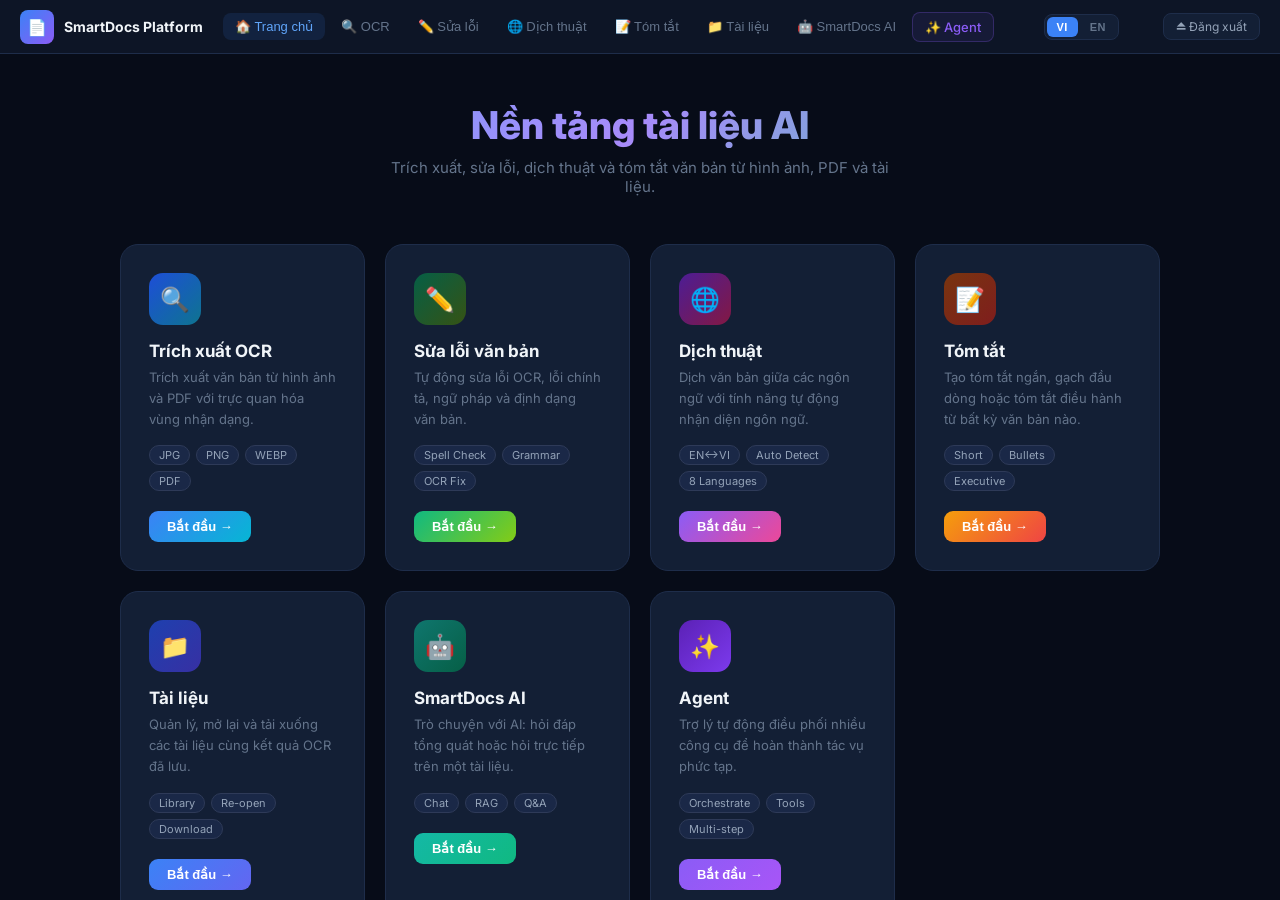
==== static/index.html @ bac32c80 "Prepare local runtime scripts for desktop app workflow" ====
<!DOCTYPE html>
<html lang="en">
<head>
  <meta charset="UTF-8"/><meta name="viewport" content="width=device-width,initial-scale=1"/>
  <title>SmartDocs Platform — AI</title>
  <meta name="description" content="Extract, correct, translate and summarize text from images and documents."/>
  <link rel="stylesheet" href="/static/style.css?v=2026.06.19.1"/>
  <link rel="stylesheet" href="/static/chat.css"/>
  <link rel="stylesheet" href="/static/vendor/katex/katex.min.css"/>
  <script src="/static/i18n.js?v=2026.06.19.2"></script>
</head>
<body>
<div id="app">

<!-- NAV -->
<nav>
  <a class="nav-logo" href="#" onclick="Router.goto('home');return false">
    <div class="logo-icon">📄</div>
    <span class="logo-text" data-i18n="app_name">SmartDocs Platform</span>
  </a>
  <button class="nav-link active" data-view="home" data-i18n="nav_home">🏠 Trang chủ</button>
  <button class="nav-link" data-view="ocr" data-i18n="nav_ocr">🔍 OCR</button>
  <button class="nav-link" data-view="correct" data-i18n="nav_correct">✏️ Sửa lỗi</button>
  <button class="nav-link" data-view="translate" data-i18n="nav_translate">🌐 Dịch thuật</button>
  <button class="nav-link" data-view="summarize" data-i18n="nav_summarize">📝 Tóm tắt</button>
  <button class="nav-link" data-view="documents" data-i18n="nav_documents">📁 Tài liệu</button>
  <button class="nav-link" data-view="chat" id="nav-chat-btn">🤖 SmartDocs AI</button>
  <!-- Agent workspace — separate page at /agent (additive; reached by real navigation, like Admin) -->
  <a id="nav-agent-link" href="/agent" style="display:inline-flex;align-items:center;gap:5px;
     padding:6px 12px;border-radius:8px;font-size:13px;font-weight:500;color:#8b5cf6;
     text-decoration:none;background:rgba(139,92,246,.08);border:1px solid rgba(139,92,246,.25)"
     title="Agent workspace">✨ Agent</a>
  <!-- Admin panel link — shown only if role=admin by JS below -->
  <a id="nav-admin-link" href="/admin/" style="display:none;align-items:center;gap:5px;
     padding:6px 12px;border-radius:8px;font-size:13px;font-weight:500;color:#f59e0b;
     text-decoration:none;background:rgba(245,158,11,.08);border:1px solid rgba(245,158,11,.2)"
     title="Admin Panel">⚙️ Admin</a>
  <div class="nav-spacer"></div>
  <!-- Language selector -->
  <div class="lang-switcher">
    <button class="lang-btn active" data-lang="vi" onclick="I18n.setLang('vi')">VI</button>
    <button class="lang-btn" data-lang="en" onclick="I18n.setLang('en')">EN</button>
  </div>
  <!-- User info (populated by JS) -->
  <div id="nav-user" style="display:flex;align-items:center;gap:8px">
    <span id="nav-username" style="font-size:13px;font-weight:500;color:var(--muted2)"></span>
    <span id="nav-role" style="font-size:10px;padding:2px 8px;border-radius:20px;font-weight:600"></span>
    <a href="/logout" data-i18n="nav_sign_out" style="display:inline-flex;align-items:center;gap:5px;padding:5px 12px;
       background:var(--card);border:1px solid var(--border);border-radius:8px;
       font-size:12px;color:var(--muted2);text-decoration:none;transition:all .15s"
       onmouseover="this.style.borderColor='var(--danger)';this.style.color='var(--danger)'"
       onmouseout="this.style.borderColor='var(--border)';this.style.color='var(--muted2)'">⏏ Đăng xuất</a>
  </div>
</nav>
<div id="progress-bar-wrap"><div id="progress-bar"></div></div>

<div id="views">

<!-- ══ HOME ══════════════════════════════════════════ -->
<div id="view-home" class="view">
  <div class="home-hero">
    <div class="home-title" data-i18n="home_hero_title">Nền tảng tài liệu AI</div>
    <div class="home-sub" data-i18n="home_hero_sub">Trích xuất, sửa lỗi, dịch thuật và tóm tắt văn bản từ hình ảnh, PDF và tài liệu.</div>
  </div>
  <div class="tool-cards">

    <div class="tool-card tc-ocr" data-goto="ocr">
      <div class="tc-icon">🔍</div>
      <div class="tc-title" data-i18n="tc_ocr_title">Trích xuất OCR</div>
      <div class="tc-desc" data-i18n="tc_ocr_desc">Trích xuất văn bản từ hình ảnh và PDF với trực quan hóa vùng nhận dạng.</div>
      <div class="tc-tags"><span class="tc-tag">JPG</span><span class="tc-tag">PNG</span><span class="tc-tag">WEBP</span><span class="tc-tag">PDF</span></div>
      <button class="tc-btn" data-i18n="get_started">Bắt đầu →</button>
    </div>

    <div class="tool-card tc-correct" data-goto="correct">
      <div class="tc-icon">✏️</div>
      <div class="tc-title" data-i18n="tc_correct_title">Sửa lỗi văn bản</div>
      <div class="tc-desc" data-i18n="tc_correct_desc">Tự động sửa lỗi OCR, lỗi chính tả, ngữ pháp và định dạng văn bản.</div>
      <div class="tc-tags"><span class="tc-tag">Spell Check</span><span class="tc-tag">Grammar</span><span class="tc-tag">OCR Fix</span></div>
      <button class="tc-btn" data-i18n="get_started">Bắt đầu →</button>
    </div>

    <div class="tool-card tc-translate" data-goto="translate">
      <div class="tc-icon">🌐</div>
      <div class="tc-title" data-i18n="tc_translate_title">Dịch thuật</div>
      <div class="tc-desc" data-i18n="tc_translate_desc">Dịch văn bản giữa các ngôn ngữ với tính năng tự động nhận diện ngôn ngữ.</div>
      <div class="tc-tags"><span class="tc-tag">EN↔VI</span><span class="tc-tag">Auto Detect</span><span class="tc-tag">8 Languages</span></div>
      <button class="tc-btn" data-i18n="get_started">Bắt đầu →</button>
    </div>

    <div class="tool-card tc-summarize" data-goto="summarize">
      <div class="tc-icon">📝</div>
      <div class="tc-title" data-i18n="tc_summarize_title">Tóm tắt</div>
      <div class="tc-desc" data-i18n="tc_summarize_desc">Tạo tóm tắt ngắn, gạch đầu dòng hoặc tóm tắt điều hành từ bất kỳ văn bản nào.</div>
      <div class="tc-tags"><span class="tc-tag">Short</span><span class="tc-tag">Bullets</span><span class="tc-tag">Executive</span></div>
      <button class="tc-btn" data-i18n="get_started">Bắt đầu →</button>
    </div>

    <div class="tool-card tc-documents" data-goto="documents">
      <div class="tc-icon">📁</div>
      <div class="tc-title" data-i18n="tc_documents_title">Tài liệu</div>
      <div class="tc-desc" data-i18n="tc_documents_desc">Quản lý, mở lại và tải xuống các tài liệu cùng kết quả OCR đã lưu.</div>
      <div class="tc-tags"><span class="tc-tag">Library</span><span class="tc-tag">Re-open</span><span class="tc-tag">Download</span></div>
      <button class="tc-btn" data-i18n="get_started">Bắt đầu →</button>
    </div>

    <div class="tool-card tc-chat" data-goto="chat">
      <div class="tc-icon">🤖</div>
      <div class="tc-title" data-i18n="tc_chat_title">SmartDocs AI</div>
      <div class="tc-desc" data-i18n="tc_chat_desc">Trò chuyện với AI: hỏi đáp tổng quát hoặc hỏi trực tiếp trên một tài liệu.</div>
      <div class="tc-tags"><span class="tc-tag">Chat</span><span class="tc-tag">RAG</span><span class="tc-tag">Q&amp;A</span></div>
      <button class="tc-btn" data-i18n="get_started">Bắt đầu →</button>
    </div>

    <div class="tool-card tc-agent" data-href="/agent">
      <div class="tc-icon">✨</div>
      <div class="tc-title" data-i18n="tc_agent_title">Agent</div>
      <div class="tc-desc" data-i18n="tc_agent_desc">Trợ lý tự động điều phối nhiều công cụ để hoàn thành tác vụ phức tạp.</div>
      <div class="tc-tags"><span class="tc-tag">Orchestrate</span><span class="tc-tag">Tools</span><span class="tc-tag">Multi-step</span></div>
      <button class="tc-btn" data-i18n="get_started">Bắt đầu →</button>
    </div>

    <div class="tool-card tc-admin" id="home-card-admin" data-href="/admin/" style="display:none">
      <div class="tc-icon">⚙️</div>
      <div class="tc-title" data-i18n="tc_admin_title">Quản trị</div>
      <div class="tc-desc" data-i18n="tc_admin_desc">Quản lý người dùng, theo dõi hoạt động và cấu hình hệ thống.</div>
      <div class="tc-tags"><span class="tc-tag">Users</span><span class="tc-tag">Activity</span><span class="tc-tag">System</span></div>
      <button class="tc-btn" data-i18n="get_started">Bắt đầu →</button>
    </div>

  </div>
</div>

<!-- ══ OCR ════════════════════════════════════════════ -->
<div id="view-ocr" class="view v-hidden" style="display:flex;flex-direction:column">

  <!-- Upload zone (full-screen until file loaded) -->
  <div id="ocr-upload-zone" style="position:absolute;inset:0;display:flex;flex-direction:column;align-items:center;justify-content:center;gap:20px;background:var(--bg);z-index:5">
    <div style="text-align:center">
      <div style="font-size:1.8rem;font-weight:700;margin-bottom:6px" data-i18n="ocr_extract">🔍 OCR Extract</div>
      <div style="color:var(--muted);font-size:14px" data-i18n="ocr_upload_hint">Tải lên hình ảnh hoặc PDF để trích xuất văn bản</div>
    </div>
    <div class="drop-area-full" id="ocr-drop-zone">
      <input type="file" id="ocr-file-input" style="display:none" accept=".jpg,.jpeg,.png,.webp,.pdf"/>
      <div style="font-size:2.8rem;margin-bottom:10px">🖼️</div>
      <div style="font-size:15px;font-weight:600;color:var(--text);margin-bottom:6px" data-i18n="ocr_drop_full" data-i18n-html>Kéo thả tệp vào đây hoặc <span style="color:var(--accent2)">nhấp để duyệt</span></div>
      <div style="font-size:13px;color:var(--muted)" data-i18n="ocr_file_formats">JPG · PNG · WEBP · PDF (nhiều trang)</div>
    </div>
  </div>

  <!-- Workspace (shown after upload) -->
  <div id="ocr-workspace" style="display:none;grid-template-columns:minmax(280px,38fr) minmax(420px,62fr);flex:1;overflow:hidden">
    <!-- Left -->
    <div id="ocr-left" style="display:flex;flex-direction:column;border-right:1px solid var(--border)">
      <div id="preview-toolbar">
        <button class="btn btn-ghost btn-sm" id="ocr-back-btn" data-i18n-title="nav.back" title="Quay lại" style="margin-right:8px">‹ <span data-i18n="nav.back">Quay lại</span></button>
        <button class="btn-icon" id="btn-zoom-out">－</button>
        <div class="zoom-lbl" id="zoom-lbl">100%</div>
        <button class="btn-icon" id="btn-zoom-in">＋</button>
        <button class="btn-icon" id="btn-zoom-fit">⊡</button>
        <button class="btn-icon" id="btn-rotate">↻</button>
        <button class="btn-icon" id="btn-select-region" data-i18n-title="ocr_select_region" title="Select Region">🔳</button>
        <div style="flex:1"></div>
        <div class="page-pill">
          <button class="btn-icon" id="btn-prev-page" style="width:26px;height:26px;border:none">◀</button>
          <input type="number" id="ocr-page-input" value="1" min="1"/>
          <span id="ocr-page-total" style="color:var(--muted)">/1</span>
          <button class="btn-icon" id="btn-next-page" style="width:26px;height:26px;border:none">▶</button>
        </div>
        <div style="flex:1"></div>
        <!-- ── OCR Layout Toggle ───────────────────────────── -->
        <span class="slbl" style="margin-left: 10px; margin-right: 4px;" data-i18n="ocr_layout_label">Layout:</span>
        <div class="ocr-mode-selector" id="ocr-layout-toggle" style="margin-right: 12px;">
          <button class="ocr-mode-btn"        data-layout="original" data-i18n="ocr_layout_original">Original</button>
          <button class="ocr-mode-btn active" data-layout="enhanced" data-i18n="ocr_layout_enhanced">✨ Enhanced</button>
        </div>

        <!-- ── OCR Engine Selector ───────────────────────────── -->
        <span class="slbl" style="margin-left: 10px; margin-right: 4px;" data-i18n="ocr_engine_label">Engine:</span>
        <!-- User-facing engines (simplified). Values still map directly to the
             backend engine keys; PP-StructureV3 ("paddleocr_modern") and Auto remain
             available in the backend OCR router but are not surfaced in this dropdown. -->
        <select id="ocr-engine-select" class="lang-select" style="margin-right: 12px; height: 26px;">
          <option value="glmocr" selected data-i18n="ocr_engine_recommended">⭐ Recommended</option>
          <option value="vietocr" data-i18n="ocr_engine_vietnamese">🇻🇳 Vietnamese</option>
          <option value="paddleocr" data-i18n="ocr_engine_standard">📄 Standard</option>
        </select>

        <!-- ── OCR AI Cleanup Toggle ───────────────────────────── -->
        <span class="slbl" style="margin-right: 4px;" data-i18n="ocr_ai_label">AI Cleanup:</span>
        <div class="ocr-mode-selector" id="ocr-ai-toggle" title="AI Post-Correction">
          <button class="ocr-mode-btn active" data-ai="false" data-i18n="ocr_ai_off">Off</button>
          <button class="ocr-mode-btn"        data-ai="true"  data-i18n="ocr_ai_on">🧠 On</button>
        </div>
        <div style="width:8px"></div>
        <button class="btn btn-primary btn-sm" id="btn-ocr-run">▶ Run OCR</button>
        <button class="btn btn-ghost btn-sm" id="btn-ocr-all">⚡ OCR All</button>
        <button class="btn btn-sm" id="btn-ocr-stop" style="display:none;background:var(--danger,#ef4444);color:#fff;border:none;align-items:center;gap:6px;" title="Stop current OCR task">⏹ Stop</button>
        <button class="btn btn-ghost btn-sm" id="btn-ocr-reset">↩ Reset</button>
      </div>
      <div id="page-tabs-bar" style="display:none"></div>
      <div id="preview-viewport">
        <div id="preview-img-wrap">
          <img id="preview-img" alt="Preview" draggable="false"/>
          <canvas id="overlay-canvas"></canvas>
        </div>
      </div>
    </div>

    <!-- Right -->
    <div id="ocr-right">
      <!-- Compact metadata strip: file name + status + the four stats on one dense
           row (replacing two tall sections), so the OCR result area below gets the
           vertical space. All fields/IDs preserved. -->
      <div id="ocr-meta-bar">
        <div class="file-info"><span>📄</span><span id="ocr-file-name" class="fi-name">—</span><span id="ocr-status-badge" class="badge" style="display:none;margin-left:6px"></span></div>
        <div class="ocr-stat-chips">
          <span class="ocr-stat" data-i18n-title="ocr_regions"  title="Vùng"><b id="stat-regions">—</b><span data-i18n="ocr_regions">Vùng</span></span>
          <span class="ocr-stat" data-i18n-title="ocr_avg_conf" title="Độ tin cậy"><b id="stat-conf">—</b><span data-i18n="ocr_avg_conf">Độ tin cậy</span></span>
          <span class="ocr-stat" data-i18n-title="ocr_time"     title="Thời gian"><b id="stat-time">—</b><span data-i18n="ocr_time">Thời gian</span></span>
          <span class="ocr-stat" data-i18n-title="ocr_pages"    title="Trang"><b id="stat-pages">—</b><span data-i18n="ocr_pages">Trang</span></span>
        </div>
      </div>
      <div id="ocr-results-scroll">
        <div class="slbl" data-i18n="ocr_extracted_text">Văn bản đã trích xuất</div>
        <!-- Artifact-driven result tabs (engine-agnostic). The Images tab is disabled
             when the engine produced no visual artifacts. -->
        <div class="ocr-view-tabs" id="ocr-view-tabs">
          <button class="ocr-vtab active" data-vtab="md" data-i18n="ocr_tab_md">📝 Markdown</button>
          <button class="ocr-vtab" data-vtab="raw" data-i18n="ocr_tab_raw">⟨⟩ Raw</button>
          <button class="ocr-vtab" data-vtab="images" data-i18n="ocr_tab_images">🖼 Images</button>
          <button class="ocr-vtab" data-vtab="json" data-i18n="ocr_tab_json">{ } JSON</button>
        </div>
        <!-- 1) Markdown (rendered) -->
        <div id="ocr-md-rendered" class="ocr-struct-view markdown-body"></div>
        <!-- 2) Markdown (raw) — editable; doubles as the plain-text surface for engines
                without real markdown. This is the canonical edit surface. -->
        <textarea id="ocr-md-raw" class="output-text" style="display:none;font-family:ui-monospace,Menlo,monospace;font-size:12px" placeholder="Markdown / text…" spellcheck="false"></textarea>
        <!-- 3) Extracted Images — document viewer (large stage + zoom/pan + thumb strip) -->
        <div id="ocr-images" class="ocr-img-viewer" style="display:none"></div>
        <!-- 4) JSON -->
        <pre id="ocr-json" class="ocr-json-view" style="display:none"><code></code></pre>
        <div style="display:flex;gap:6px;flex-wrap:wrap">
          <button class="btn btn-ghost btn-sm" id="ocr-copy-btn" data-i18n="ocr_copy">📋 Sao chép</button>
          <button class="btn btn-ghost btn-sm" id="ocr-dl-md" data-i18n="ocr_dl_md">⬇ MD</button>
          <button class="btn btn-ghost btn-sm" id="ocr-dl-json" data-i18n="ocr_dl_json">⬇ JSON</button>
          <button class="btn btn-ghost btn-sm" id="ocr-dl-txt" data-i18n="ocr_dl_txt">⬇ TXT</button>
        </div>
        <div class="slbl" style="margin-top:4px" data-i18n="ocr_send_to">Gửi đến</div>
        <div style="display:flex;gap:6px;flex-wrap:wrap">
          <button class="btn btn-ghost btn-sm" id="ocr-send-correct" data-i18n="send_correct">→ Sửa lỗi</button>
          <button class="btn btn-ghost btn-sm" id="ocr-send-translate" data-i18n="send_translate">→ Dịch thuật</button>
          <button class="btn btn-ghost btn-sm" id="ocr-send-summarize" data-i18n="send_summarize">→ Tóm tắt</button>
          <button class="btn btn-ghost btn-sm" id="ocr-ask-agent" title="Ask the SmartDocs Agent about this document">🤖 Ask agent</button>
        </div>
        <div class="slbl" style="margin-top:4px" data-i18n="ocr_detections">Kết quả phát hiện</div>
        <div id="det-list">
          <div class="output-empty" id="ocr-empty-results"><div class="oe-icon">🔍</div><div data-i18n="ocr_empty">Chạy OCR để xem kết quả</div></div>
        </div>
      </div>
    </div>
  </div>
</div>

<!-- ══ CORRECT ════════════════════════════════════════ -->
<div id="view-correct" class="view v-hidden">
  <div class="tool-workspace">
    <div class="ws-panel left">
      <div class="panel-header">
        <span style="font-size:18px">✏️</span>
        <span class="panel-title" data-i18n="correct_title">Sửa lỗi văn bản</span>
        <div class="input-tabs" style="margin-left:auto">
          <button class="tab-btn active" data-tab="correct-paste-tab" data-i18n="correct_paste">Dán văn bản</button>
          <button class="tab-btn" data-tab="correct-file-tab" data-i18n="correct_upload">Tải lên</button>
        </div>
      </div>
      <div class="panel-body">
        <div id="correct-paste-tab" class="tab-pane active">
          <textarea id="correct-input" class="ai-textarea" style="min-height:280px" data-i18n-placeholder="correct_placeholder" placeholder="Dán văn bản cần sửa lỗi…"></textarea>
        </div>
        <div id="correct-file-tab" class="tab-pane">
          <div class="drop-zone"><input type="file" id="correct-file-input" accept=".txt,.docx,.pdf"/><div class="dz-icon">📁</div><div style="font-size:13px;color:var(--muted)" data-i18n="upload_txt_docx_pdf">Tải lên TXT / DOCX / PDF</div></div>
        </div>
        <button class="btn btn-ghost btn-sm" id="correct-import-btn" style="align-self:flex-start" data-i18n="correct_import">📥 Nhập từ OCR</button>
        <button class="btn btn-primary" id="correct-run-btn" style="align-self:flex-start" data-i18n="correct_run">✨ Sửa lỗi</button>
      </div>
    </div>
    <div class="ws-panel">
      <div class="panel-header"><span style="font-size:18px">✅</span><span class="panel-title" data-i18n="correct_result">Kết quả</span><span id="correct-changes" class="meta-badge" style="margin-left:auto"></span></div>
      <div class="panel-body">
        <div class="output-empty" id="correct-out-empty"><div class="oe-icon">✨</div><div data-i18n="correct_empty">Văn bản đã sửa sẽ hiển thị ở đây</div></div>
        <div id="correct-out-loading" style="display:none" class="output-empty"><div class="spin" style="width:28px;height:28px;border-width:3px"></div><div data-i18n="correct_running">Đang sửa…</div></div>
        <div id="correct-out-area" style="display:none;flex-direction:column;gap:10px">
          <textarea id="correct-output" class="output-text" readonly></textarea>
          <div style="display:flex;gap:6px;flex-wrap:wrap">
            <button class="btn btn-ghost btn-sm" id="correct-copy-btn" data-i18n="copy">📋 Sao chép</button>
            <button class="btn btn-ghost btn-sm" id="correct-dl-btn" data-i18n="download_txt">⬇ TXT</button>
          </div>
          <div class="slbl" data-i18n="send_to">Gửi đến</div>
          <div style="display:flex;gap:6px;flex-wrap:wrap">
            <button class="btn btn-ghost btn-sm" id="correct-send-translate" data-i18n="send_translate">→ Dịch thuật</button>
            <button class="btn btn-ghost btn-sm" id="correct-send-summarize" data-i18n="send_summarize">→ Tóm tắt</button>
          </div>
        </div>
      </div>
    </div>
  </div>
</div>

<!-- ══ TRANSLATE ══════════════════════════════════════ -->
<div id="view-translate" class="view v-hidden" style="display:flex;flex-direction:column">
  <!-- Engine selector bar -->
  <div class="engine-bar" id="translate-engine-bar">
    <span class="slbl" style="margin:0;white-space:nowrap" data-i18n="translate_engine">Công cụ dịch</span>
    <div class="engine-pills">
      <button class="engine-pill active" data-engine="auto" id="engine-pill-auto" title="Try Google first, fall back to offline">
        ⚡ Auto <span class="ep-rec" data-i18n="engine_recommended">Khuyên dùng</span>
      </button>
      <button class="engine-pill" data-engine="online" id="engine-pill-online" title="Google Translate (requires internet)">
        🌐 Online
      </button>
      <button class="engine-pill" data-engine="offline" id="engine-pill-offline" title="Local translation model (works offline, no internet)">
        📴 Offline
      </button>
    </div>
    <div id="engine-status-badge" class="engine-status-badge engine-status-checking">
      <span class="status-dot"></span><span id="engine-status-text">Checking…</span>
    </div>
  </div>
  <!-- Language + run bar -->
  <div class="lang-bar">
    <select id="from-lang" class="lang-select">
      <option value="auto">Auto Detect</option>
      <option value="en">English</option>
      <option value="vi">Vietnamese</option>
      <option value="zh">Chinese</option>
      <option value="ja">Japanese</option>
      <option value="ko">Korean</option>
      <option value="fr">French</option>
      <option value="de">German</option>
      <option value="es">Spanish</option>
    </select>
    <button id="swap-langs" class="btn-icon" title="Swap">⇄</button>
    <select id="to-lang" class="lang-select">
      <option value="vi">Vietnamese</option>
      <option value="en">English</option>
      <option value="zh">Chinese</option>
      <option value="ja">Japanese</option>
      <option value="ko">Korean</option>
      <option value="fr">French</option>
      <option value="de">German</option>
      <option value="es">Spanish</option>
    </select>
    <div style="flex:1"></div>
    <button class="btn btn-primary" id="translate-run-btn">🌐 Translate</button>
  </div>
  <div class="translate-panels">
    <div class="ws-panel left">
      <div class="panel-header">
        <span class="panel-title" data-i18n="translate_input_label">Văn bản đầu vào</span>
        <div class="input-tabs" style="margin-left:auto">
          <button class="tab-btn active" data-tab="translate-paste-tab" data-i18n="paste_tab">Dán văn bản</button>
          <button class="tab-btn" data-tab="translate-file-tab" data-i18n="upload_tab">Tải lên</button>
        </div>
      </div>
      <div class="panel-body">
        <div id="translate-paste-tab" class="tab-pane active">
          <textarea id="translate-input" class="ai-textarea" style="min-height:300px" data-i18n-placeholder="translate_placeholder" placeholder="Nhập văn bản cần dịch…"></textarea>
        </div>
        <div id="translate-file-tab" class="tab-pane">
          <div class="drop-zone"><input type="file" id="translate-file-input" accept=".txt,.docx,.pdf"/><div class="dz-icon">📁</div><div style="font-size:13px;color:var(--muted)" data-i18n="upload_txt_docx_pdf">Tải lên TXT / DOCX / PDF</div></div>
        </div>
        <button class="btn btn-ghost btn-sm" id="translate-import-btn" style="align-self:flex-start" data-i18n="translate_import">📥 Nhập từ OCR</button>
      </div>
    </div>
    <div class="ws-panel">
      <div class="panel-header"><span class="panel-title" data-i18n="translate_result">Kết quả dịch</span><span id="translate-engine-used-badge" class="meta-badge" style="margin-left:auto;display:none"></span></div>
      <div class="panel-body">
        <div class="output-empty" id="translate-out-empty"><div class="oe-icon">🌐</div><div data-i18n="translate_empty">Bản dịch sẽ hiển thị ở đây</div></div>
        <div id="translate-out-loading" style="display:none" class="output-empty"><div class="spin" style="width:28px;height:28px;border-width:3px"></div><div data-i18n="translate_running">Đang dịch…</div></div>
        <div id="translate-out-area" style="display:none;flex-direction:column;gap:10px">
          <textarea id="translate-output" class="output-text" readonly style="min-height:300px"></textarea>
          <div style="display:flex;gap:6px;flex-wrap:wrap">
            <button class="btn btn-ghost btn-sm" id="translate-copy-btn" data-i18n="copy">📋 Sao chép</button>
            <button class="btn btn-ghost btn-sm" id="translate-dl-btn" data-i18n="download_txt">⬇ TXT</button>
          </div>
          <div class="slbl" data-i18n="send_to">Gửi đến</div>
          <div style="display:flex;gap:6px">
            <button class="btn btn-ghost btn-sm" id="translate-send-correct" data-i18n="send_correct">→ Sửa lỗi</button>
            <button class="btn btn-ghost btn-sm" id="translate-send-summarize" data-i18n="send_summarize">→ Tóm tắt</button>
            <button class="btn btn-ghost btn-sm" id="translate-ask-agent" title="Ask the SmartDocs Agent about this document">🤖 Ask agent</button>
          </div>
        </div>
      </div>
    </div>
  </div>
</div>

<!-- ══ SUMMARIZE ══════════════════════════════════════ -->
<div id="view-summarize" class="view v-hidden">

  <!-- ── Top control bar ─────────────────────────────────── -->
  <div class="sum-ctrl-bar" id="summarize-ctrl-bar">

    <!-- Row 1: Pipeline mode -->
    <div class="sum-ctrl-row">
      <span class="slbl" style="margin:0;white-space:nowrap" data-i18n="sum_mode_label">Summary Mode</span>
      <div class="sum-mode-pills">
        <button class="sum-mode-pill active" data-summary-mode="fast" id="sum-mode-pill-fast">
          ⚡ <span data-i18n="sum_mode_fast">Fast Summary</span>
          <span class="ep-rec" data-i18n="sum_mode_fast_rec">Recommended</span>
        </button>
        <button class="sum-mode-pill" data-summary-mode="ai_rewrite" id="sum-mode-pill-ai">
          🤖 <span data-i18n="sum_mode_ai">AI Rewrite</span>
        </button>
      </div>

      <!-- AI status badge (visible in AI Rewrite mode only) -->
      <div id="ai-status-badge" class="ai-status-badge" style="display:none">
        <span class="ai-status-dot checking"></span>
        <span id="ai-status-text" data-i18n="sum_ai_checking">Checking…</span>
      </div>

      <!-- Fast engine pills (visible in Fast mode only) -->
      <div id="fast-engine-wrap" class="engine-pills" style="margin-left:auto">
        <button class="sum-engine-pill active" data-engine="auto" id="sum-engine-pill-auto"
          title="Auto: picks the best summary engine for the detected language">
          ⚡ Auto <span class="ep-rec" data-i18n="engine_recommended">Recommended</span>
        </button>
        <button class="sum-engine-pill" data-engine="fast" id="sum-engine-pill-fast"
          title="Fast summary — any language">
          🔤 <span data-i18n="sum_engine_fast">Fast</span>
        </button>
        <button class="sum-engine-pill" data-engine="smart" id="sum-engine-pill-smart"
          title="Smart summary — best for Vietnamese">
          🧠 <span data-i18n="sum_engine_smart">Smart (VI)</span>
        </button>
      </div>
    </div>

    <!-- Row 2: Output style -->
    <div class="sum-ctrl-row" style="border-top:1px solid var(--border);padding-top:10px;margin-top:0">
      <span class="slbl" style="margin:0;white-space:nowrap" data-i18n="summarize_mode">Output Style</span>
      <div class="mode-pills">
        <button class="mode-pill active" data-mode="short">📄 <span data-i18n="mode_short_lbl">Short</span></button>
        <button class="mode-pill" data-mode="bullets">• <span data-i18n="mode_bullets_lbl">Bullets</span></button>
        <button class="mode-pill" data-mode="executive">📊 <span data-i18n="mode_exec_lbl">Executive</span></button>
      </div>
    </div>

  </div><!-- /sum-ctrl-bar -->

  <div class="tool-workspace">
    <div class="ws-panel left">
      <div class="panel-header">
        <span style="font-size:18px">📝</span>
        <span class="panel-title" data-i18n="summarize_title">Summarize</span>
        <div class="input-tabs" style="margin-left:auto">
          <button class="tab-btn active" data-tab="summarize-paste-tab" data-i18n="paste_tab">Paste</button>
          <button class="tab-btn" data-tab="summarize-file-tab" data-i18n="upload_tab">Upload</button>
        </div>
      </div>
      <div class="panel-body">
        <div id="summarize-paste-tab" class="tab-pane active">
          <textarea id="summarize-input" class="ai-textarea" style="min-height:280px"
            placeholder="Paste text to summarize…"
            data-i18n-placeholder="summarize_placeholder"></textarea>
        </div>
        <div id="summarize-file-tab" class="tab-pane">
          <div class="drop-zone">
            <input type="file" id="summarize-file-input" accept=".txt,.docx,.pdf"/>
            <div class="dz-icon">📁</div>
            <div style="font-size:13px;color:var(--muted)" data-i18n="upload_txt_docx_pdf">Tải lên TXT / DOCX / PDF</div>
          </div>
        </div>
        <button class="btn btn-ghost btn-sm" id="summarize-import-btn"
          style="align-self:flex-start" data-i18n="summarize_import">📥 Nhập từ OCR</button>
        <button class="btn btn-primary" id="summarize-run-btn"
          style="align-self:flex-start" data-i18n="summarize_run">📝 Tóm tắt</button>
      </div>
    </div>

    <div class="ws-panel">
      <div class="panel-header">
        <span style="font-size:18px">💡</span>
        <span class="panel-title" data-i18n="summarize_result">Bản tóm tắt</span>
        <span id="summarize-meta" class="meta-badge" style="margin-left:auto"></span>
      </div>
      <div class="panel-body">
        <div class="output-empty" id="summarize-out-empty">
          <div class="oe-icon">📝</div>
          <div data-i18n="summarize_empty">Bản tóm tắt sẽ hiển thị ở đây</div>
        </div>
        <div id="summarize-out-loading" style="display:none" class="output-empty">
          <div class="spin" style="width:28px;height:28px;border-width:3px"></div>
          <div data-i18n="summarize_running">Đang tóm tắt…</div>
        </div>
        <div id="summarize-out-area" style="display:none;flex-direction:column;gap:10px">
          <textarea id="summarize-output" class="output-text" readonly style="min-height:280px"></textarea>
          <div style="display:flex;gap:6px;flex-wrap:wrap">
            <button class="btn btn-ghost btn-sm" id="summarize-copy-btn" data-i18n="copy">📋 Sao chép</button>
            <button class="btn btn-ghost btn-sm" id="summarize-dl-btn" data-i18n="download_txt">⬇ TXT</button>
          </div>
          <div class="slbl" data-i18n="send_to">Gửi đến</div>
          <div style="display:flex;gap:6px;flex-wrap:wrap">
            <button class="btn btn-ghost btn-sm" id="summarize-send-translate" data-i18n="send_translate">→ Dịch thuật</button>
            <button class="btn btn-ghost btn-sm" id="summarize-ask-agent" title="Ask the SmartDocs Agent about this document">🤖 Ask agent</button>
          </div>
        </div>
      </div>
    </div>
  </div>
</div>


<!-- ══ DOCUMENTS ══════════════════════════════════════ -->
<div id="view-documents" class="view v-hidden">
  <div class="docs-wrap">
    <div class="docs-topbar">
      <div>
        <div class="docs-title" data-i18n="docs_title">📁 Tài liệu</div>
        <div class="docs-sub" data-i18n="docs_sub">Quản lý các tệp đã tải lên</div>
      </div>
      <button class="btn btn-ghost btn-sm" id="docs-refresh" data-i18n="docs_refresh">↻ Làm mới</button>
    </div>
    <div class="docs-filters">
      <div style="display:flex;gap:6px">
        <button class="filter-pill active" data-filter="all" data-i18n="docs_all">Tất cả</button>
        <button class="filter-pill" data-filter="image" data-i18n="docs_images">🖼 Hình ảnh</button>
        <button class="filter-pill" data-filter="pdf" data-i18n="docs_pdfs">📜 PDF</button>
        <button class="filter-pill" data-filter="text" data-i18n="docs_text">📄 Văn bản</button>
      </div>
      <input type="search" id="docs-search" data-i18n-placeholder="docs_search" placeholder="Tìm kiếm tệp…"/>
    </div>
    <div id="docs-stats" class="docs-stats"></div>
    <div class="docs-table-card">
      <div id="docs-loading" class="output-empty" style="display:none"><div class="spin" style="width:26px;height:26px;border-width:3px"></div><div data-i18n="docs_loading">Đang tải…</div></div>
      <div id="docs-empty" class="output-empty" style="display:none"><div class="oe-icon">📁</div><div data-i18n="docs_empty">Chưa có tài liệu nào. Tải lên tệp để bắt đầu.</div></div>
      <table class="docs-table" id="docs-table">
        <thead>
          <tr>
            <th style="width:50px">#</th>
            <th data-i18n="docs_col_file">Tệp</th>
            <th data-i18n="docs_col_type">Loại</th>
            <th data-i18n="docs_col_size">Kích thước</th>
            <th id="docs-owner-col" style="display:none" data-i18n="docs_col_owner">Chủ sở hữu</th>
            <th data-i18n="docs_col_uploaded">Ngày tải lên</th>
            <th data-i18n="docs_col_status">Trạng thái</th>
            <th data-i18n="docs_col_actions">Thao tác</th>
          </tr>
        </thead>
        <tbody id="docs-tbody"></tbody>
      </table>
    </div>

    <div class="docs-pagination" id="docs-pagination" style="display:none">
      <div style="display:flex;align-items:center;gap:12px">
        <div class="pagination-size">
          <select id="pagin-size-select" class="pagin-select">
            <option value="10">10 / page</option>
            <option value="20" selected>20 / page</option>
            <option value="50">50 / page</option>
            <option value="100">100 / page</option>
          </select>
        </div>
        <div class="pagination-info">
          <span data-i18n="pagination_showing">Showing</span> <span id="pagin-range">0–0</span> <span data-i18n="pagination_of">of</span> <span id="pagin-total">0</span> <span data-i18n="pagination_items">files</span>
        </div>
      </div>
      
      <div class="pagination-controls">
        <button class="btn btn-ghost btn-sm" id="pagin-prev" disabled title="Previous Page">←</button>
        <div id="pagin-pages" class="pagination-pages"></div>
        <button class="btn btn-ghost btn-sm" id="pagin-next" disabled title="Next Page">→</button>
      </div>
    </div>
  </div>
</div>

<!-- ══ AI CHAT ═══════════════════════════════════════ -->
<div id="view-chat" class="view v-hidden">
  <div class="chat-topbar">
    <div class="chat-topbar-title">🤖 SmartDocs AI</div>
    <div class="chat-mode-pills">
      <button class="chat-mode-pill active" data-mode="doc_current" id="chat-mode-doc-current">📄 Tài liệu hiện tại</button>
      <button class="chat-mode-pill" data-mode="general" id="chat-mode-general">💬 Trợ lý chung</button>
    </div>
    <div class="chat-model-badge loading" id="chat-model-badge">
      <div class="chat-model-dot"></div>
      <span id="chat-model-badge-text">Đang tải mô hình…</span>
    </div>
  </div>
  <div class="chat-layout">
    <div class="chat-sidebar">
      <div class="chat-history-panel">
        <div class="chat-sidebar-header chat-history-head">
          <span data-i18n="chat.history">Lịch sử trò chuyện</span>
          <button id="chat-new-btn" class="btn btn-ghost btn-sm chat-new-btn" title="Cuộc trò chuyện mới" data-i18n-title="chat.new">+ Mới</button>
        </div>
        <div id="chat-history-list" class="chat-history-list">
          <div class="chat-history-empty" data-i18n="chat.history_empty">Chưa có cuộc trò chuyện nào.</div>
        </div>
      </div>
      <div class="chat-sidebar-header">Ngữ cảnh tài liệu</div>
      <div id="chat-doc-info" class="chat-doc-empty">Chưa có tài liệu. Hãy chạy OCR trước.</div>
      <button class="btn btn-ghost btn-sm chat-index-btn" id="chat-index-btn" style="display:none">⚡ Lập chỉ mục tài liệu</button>
      <div class="chat-sidebar-tips">
        <div class="slbl" style="margin-bottom:8px">Câu hỏi gợi ý</div>
        <div class="chat-tip-item" data-tip="Tài liệu này nói về điều gì?"><span class="chat-tip-icon">📋</span>Tài liệu này nói về điều gì?</div>
        <div class="chat-tip-item" data-tip="Tóm tắt các ý chính của tài liệu"><span class="chat-tip-icon">📝</span>Tóm tắt các ý chính</div>
        <div class="chat-tip-item" data-tip="Những từ khóa quan trọng trong tài liệu là gì?"><span class="chat-tip-icon">🔑</span>Từ khóa quan trọng là gì?</div>
        <div class="chat-tip-item" data-tip="Giải thích nội dung OCR này"><span class="chat-tip-icon">🔍</span>Giải thích nội dung OCR</div>
        <div class="chat-tip-item" data-tip="Dịch phần kết luận sang tiếng Anh"><span class="chat-tip-icon">🌐</span>Dịch kết luận sang tiếng Anh</div>
        <div class="chat-tip-item" data-tip="Tìm phần đề cập đến số liệu hay dữ liệu"><span class="chat-tip-icon">📊</span>Tìm phần có số liệu</div>
      </div>
    </div>
    <div class="chat-main">
      <div class="chat-messages" id="chat-messages">
        <div class="chat-welcome" id="chat-welcome">
          <div class="chat-welcome-icon">🤖</div>
          <div class="chat-welcome-title">SmartDocs AI</div>
          <div class="chat-welcome-sub">Trợ lý AI tích hợp OCR. Hỏi về tài liệu bằng tiếng Việt hoặc tiếng Anh.</div>
        </div>
      </div>
      <div class="chat-input-bar">
        <div class="chat-input-wrap">
          <textarea id="chat-input" placeholder="Hỏi về tài liệu… (Enter gửi, Shift+Enter xuống dòng)" rows="1"></textarea>
        </div>
        <button class="chat-send-btn" id="chat-send-btn" title="Gửi (Enter)">➤</button>
        <button class="btn btn-ghost btn-sm" id="chat-clear-btn" title="Xóa lịch sử" style="width:42px;height:42px;padding:0;border-radius:11px;font-size:16px">🗑</button>
      </div>
    </div>
  </div>
</div>

</div><!-- /views -->
</div><!-- /app -->

<div id="box-tooltip"></div>
<div id="toast-wrap"></div>

<script src="/static/vendor/marked.min.js"></script>
<script src="/static/vendor/katex/katex.min.js"></script>
<script src="/static/ocr-canvas.js?v=2026.06.14.1"></script>
<script src="/static/app.js?v=2026.06.19.2"></script>
<script src="/static/chat.js?v=2026.06.14.1"></script>
<script>
// Fetch current user and populate navbar; redirect to login if session expired
fetch('/api/auth/me')
  .then(r => { if (r.status === 401) { window.location.href = '/login'; } return r.json(); })
  .then(u => {
    if (!u || !u.username) return;
    document.getElementById('nav-username').textContent = u.username;
    const badge = document.getElementById('nav-role');
    badge.textContent = u.role;
    if (u.role === 'admin') {
      badge.style.background = 'rgba(245,158,11,.18)';
      badge.style.color = '#f59e0b';
      badge.style.border = '1px solid rgba(245,158,11,.3)';
      // Show admin panel link + the Admin dashboard card (hidden by default)
      const adminLink = document.getElementById('nav-admin-link');
      if (adminLink) adminLink.style.display = 'inline-flex';
      const adminCard = document.getElementById('home-card-admin');
      if (adminCard) adminCard.style.display = '';
    } else {
      badge.style.background = 'rgba(59,130,246,.15)';
      badge.style.color = '#60a5fa';
      badge.style.border = '1px solid rgba(59,130,246,.25)';
    }
  })
  .catch(() => {});

// Intercept 401 from any API call and redirect to login
const _origFetch = window.fetch;
window.fetch = async (...args) => {
  const r = await _origFetch(...args);
  if (r.status === 401 && args[0]?.toString().startsWith('/api/')) {
    window.location.href = '/login';
  }
  return r;
};
</script>
</body>
</html>
---- static/style.css ----
@import url('https://fonts.googleapis.com/css2?family=Inter:wght@300;400;500;600;700;800&display=swap');

:root {
        --bg: #070c18;
        --surface: #0d1526;
        --card: #131f35;
        --card2: #1a2847;
        --border: #1e2d4a;
        --border2: #2e3a58;
        --accent: #3b82f6;
        --accent2: #60a5fa;
        --purple: #8b5cf6;
        --success: #10b981;
        --warn: #f59e0b;
        --danger: #ef4444;
        --text: #f1f5f9;
        --muted: #64748b;
        --muted2: #94a3b8;
}

*,
*::before,
*::after {
        box-sizing: border-box;
        margin: 0;
        padding: 0
}

html,
body {
        height: 100%;
        font-family: 'Inter', sans-serif;
        background: var(--bg);
        color: var(--text);
        overflow: hidden
}

::-webkit-scrollbar {
        width: 5px;
        height: 5px
}

::-webkit-scrollbar-track {
        background: transparent
}

::-webkit-scrollbar-thumb {
        background: var(--border2);
        border-radius: 3px
}

/* ── Shell ─── */
#app {
        display: flex;
        flex-direction: column;
        height: 100vh
}

nav {
        flex-shrink: 0;
        display: flex;
        align-items: center;
        gap: 4px;
        padding: 0 20px;
        height: 54px;
        background: var(--surface);
        border-bottom: 1px solid var(--border);
        z-index: 100
}

.nav-logo {
        display: flex;
        align-items: center;
        gap: 10px;
        margin-right: 16px;
        text-decoration: none
}

.logo-icon {
        width: 34px;
        height: 34px;
        background: linear-gradient(135deg, var(--accent), var(--purple));
        border-radius: 8px;
        display: flex;
        align-items: center;
        justify-content: center;
        font-size: 16px;
        flex-shrink: 0
}

.logo-text {
        font-size: 14px;
        font-weight: 700;
        color: var(--text)
}

.nav-link {
        display: flex;
        align-items: center;
        gap: 6px;
        padding: 6px 12px;
        border-radius: 8px;
        font-size: 13px;
        font-weight: 500;
        color: var(--muted);
        cursor: pointer;
        transition: all .15s;
        border: none;
        background: none
}

.nav-link:hover {
        color: var(--text);
        background: var(--card)
}

.nav-link.active {
        color: var(--accent2);
        background: rgba(59, 130, 246, .12)
}

.nav-spacer {
        flex: 1
}

/* ── Language Switcher ─── */
.lang-switcher {
        display: flex;
        gap: 2px;
        background: var(--card);
        border: 1px solid var(--border);
        border-radius: 8px;
        padding: 2px;
        margin-right: 8px
}

.lang-btn {
        padding: 4px 10px;
        border-radius: 6px;
        font-size: 11px;
        font-weight: 700;
        border: none;
        background: none;
        color: var(--muted);
        cursor: pointer;
        transition: all .15s;
        letter-spacing: .04em
}

.lang-btn:hover {
        color: var(--text)
}

.lang-btn.active {
        background: var(--accent);
        color: #fff
}

/* ── Views ─── */
#views {
        flex: 1;
        overflow: hidden;
        position: relative
}

.view {
        position: absolute;
        inset: 0;
        overflow: hidden;
        opacity: 1;
        transition: opacity .2s
}

.view.v-hidden {
        display: none !important;
        opacity: 0;
        pointer-events: none
}

/* ── Home ─── */
#view-home {
        overflow-y: auto;
        padding: 48px 32px
}

.home-hero {
        text-align: center;
        margin-bottom: 48px
}

.home-title {
        font-size: 2.4rem;
        font-weight: 800;
        background: linear-gradient(135deg, #60a5fa, #a78bfa, #34d399);
        -webkit-background-clip: text;
        -webkit-text-fill-color: transparent;
        margin-bottom: 10px
}

.home-sub {
        font-size: 15px;
        color: var(--muted);
        max-width: 520px;
        margin: 0 auto
}

.tool-cards {
        display: grid;
        grid-template-columns: repeat(auto-fit, minmax(240px, 1fr));
        gap: 20px;
        max-width: 1040px;
        margin: 0 auto
}

@media(max-width:640px) {
        .tool-cards {
                grid-template-columns: 1fr
        }
}

.tool-card {
        background: var(--card);
        border-radius: 18px;
        padding: 28px;
        cursor: pointer;
        transition: transform .2s, box-shadow .2s;
        border: 1px solid var(--border);
        position: relative;
        overflow: hidden
}

.tool-card::before {
        content: '';
        position: absolute;
        inset: 0;
        border-radius: 18px;
        background: var(--card-grad);
        opacity: 0;
        transition: opacity .2s
}

.tool-card:hover {
        transform: translateY(-4px);
        box-shadow: 0 20px 50px rgba(0, 0, 0, .5)
}

.tool-card:hover::before {
        opacity: 1
}

.tc-ocr {
        --card-grad: linear-gradient(135deg, rgba(59, 130, 246, .08), rgba(6, 182, 212, .08))
}

.tc-correct {
        --card-grad: linear-gradient(135deg, rgba(16, 185, 129, .08), rgba(132, 204, 22, .08))
}

.tc-translate {
        --card-grad: linear-gradient(135deg, rgba(139, 92, 246, .08), rgba(236, 72, 153, .08))
}

.tc-summarize {
        --card-grad: linear-gradient(135deg, rgba(245, 158, 11, .08), rgba(239, 68, 68, .08))
}

.tc-icon {
        width: 52px;
        height: 52px;
        border-radius: 14px;
        display: flex;
        align-items: center;
        justify-content: center;
        font-size: 24px;
        margin-bottom: 16px
}

.tc-ocr .tc-icon {
        background: linear-gradient(135deg, #1d4ed8, #0e7490)
}

.tc-correct .tc-icon {
        background: linear-gradient(135deg, #065f46, #365314)
}

.tc-translate .tc-icon {
        background: linear-gradient(135deg, #4c1d95, #831843)
}

.tc-summarize .tc-icon {
        background: linear-gradient(135deg, #78350f, #7f1d1d)
}

.tc-title {
        font-size: 17px;
        font-weight: 700;
        margin-bottom: 6px
}

.tc-desc {
        font-size: 13px;
        color: var(--muted);
        line-height: 1.6;
        margin-bottom: 16px
}

.tc-tags {
        display: flex;
        flex-wrap: wrap;
        gap: 6px;
        margin-bottom: 20px
}

.tc-tag {
        font-size: 11px;
        padding: 2px 9px;
        border-radius: 20px;
        background: var(--card2);
        border: 1px solid var(--border2);
        color: var(--muted2)
}

.tc-btn {
        display: inline-flex;
        align-items: center;
        gap: 6px;
        padding: 8px 18px;
        border-radius: 9px;
        font-size: 13px;
        font-weight: 600;
        border: none;
        cursor: pointer;
        transition: opacity .15s
}

.tc-ocr .tc-btn {
        background: linear-gradient(135deg, #3b82f6, #06b6d4);
        color: #fff
}

.tc-correct .tc-btn {
        background: linear-gradient(135deg, #10b981, #84cc16);
        color: #fff
}

.tc-translate .tc-btn {
        background: linear-gradient(135deg, #8b5cf6, #ec4899);
        color: #fff
}

.tc-summarize .tc-btn {
        background: linear-gradient(135deg, #f59e0b, #ef4444);
        color: #fff
}

.tc-btn:hover {
        opacity: .88
}

/* New dashboard module cards (Documents / SmartDocs AI / Agent / Admin) */
.tc-documents { --card-grad: linear-gradient(135deg, rgba(59,130,246,.08), rgba(99,102,241,.08)) }
.tc-chat      { --card-grad: linear-gradient(135deg, rgba(20,184,166,.08), rgba(16,185,129,.08)) }
.tc-agent     { --card-grad: linear-gradient(135deg, rgba(139,92,246,.08), rgba(168,85,247,.08)) }
.tc-admin     { --card-grad: linear-gradient(135deg, rgba(245,158,11,.08), rgba(217,119,6,.08)) }
.tc-documents .tc-icon { background: linear-gradient(135deg, #1e40af, #3730a3) }
.tc-chat .tc-icon      { background: linear-gradient(135deg, #0f766e, #065f46) }
.tc-agent .tc-icon     { background: linear-gradient(135deg, #5b21b6, #7c3aed) }
.tc-admin .tc-icon     { background: linear-gradient(135deg, #b45309, #78350f) }
.tc-documents .tc-btn  { background: linear-gradient(135deg, #3b82f6, #6366f1); color: #fff }
.tc-chat .tc-btn       { background: linear-gradient(135deg, #14b8a6, #10b981); color: #fff }
.tc-agent .tc-btn      { background: linear-gradient(135deg, #8b5cf6, #a855f7); color: #fff }
.tc-admin .tc-btn      { background: linear-gradient(135deg, #f59e0b, #d97706); color: #fff }

/* ── Tool workspace ─── */
.tool-workspace {
        display: grid;
        grid-template-columns: 1fr 1fr;
        height: 100%;
        overflow: hidden
}

@media(max-width:768px) {
        .tool-workspace {
                grid-template-columns: 1fr;
                grid-template-rows: 1fr 1fr
        }
}

.ws-panel {
        display: flex;
        flex-direction: column;
        overflow: hidden
}

.ws-panel.left {
        border-right: 1px solid var(--border)
}

.panel-header {
        flex-shrink: 0;
        padding: 14px 20px;
        background: var(--surface);
        border-bottom: 1px solid var(--border);
        display: flex;
        align-items: center;
        gap: 10px
}

.panel-title {
        font-size: 14px;
        font-weight: 600
}

.panel-body {
        flex: 1;
        overflow-y: auto;
        padding: 16px 20px;
        display: flex;
        flex-direction: column;
        gap: 12px
}

/* ── Tabs ─── */
.input-tabs {
        display: flex;
        gap: 4px;
        background: var(--card);
        border: 1px solid var(--border);
        border-radius: 9px;
        padding: 3px
}

.tab-btn {
        padding: 5px 12px;
        border-radius: 7px;
        font-size: 12px;
        font-weight: 500;
        border: none;
        background: none;
        color: var(--muted);
        cursor: pointer;
        transition: all .15s
}

.tab-btn.active {
        background: var(--card2);
        color: var(--text)
}

.tab-pane {
        display: none
}

.tab-pane.active {
        display: flex;
        flex-direction: column;
        gap: 10px
}

/* ── Textarea ─── */
.ai-textarea {
        width: 100%;
        background: var(--card);
        border: 1px solid var(--border);
        border-radius: 10px;
        color: var(--text);
        font-size: 13px;
        line-height: 1.7;
        padding: 14px;
        resize: vertical;
        min-height: 180px;
        font-family: 'Inter', sans-serif;
        outline: none;
        transition: border-color .2s
}

.ai-textarea:focus {
        border-color: var(--accent)
}

/* ── Drop zone ─── */
.drop-zone {
        border: 2px dashed var(--border2);
        border-radius: 12px;
        padding: 36px;
        text-align: center;
        cursor: pointer;
        background: var(--surface);
        transition: all .2s;
        position: relative
}

.drop-zone input {
        position: absolute;
        inset: 0;
        opacity: 0;
        cursor: pointer;
        width: 100%;
        height: 100%
}

.drop-zone:hover,
.drop-zone.drag-over {
        border-color: var(--accent);
        background: rgba(59, 130, 246, .05)
}

.drop-zone .dz-icon {
        font-size: 2.2rem;
        margin-bottom: 8px
}

/* ── Buttons ─── */
.btn {
        display: inline-flex;
        align-items: center;
        gap: 6px;
        padding: 9px 18px;
        border-radius: 9px;
        font-size: 13px;
        font-weight: 500;
        border: none;
        cursor: pointer;
        transition: all .15s;
        white-space: nowrap
}

.btn-primary {
        background: var(--accent);
        color: #fff
}

.btn-primary:hover {
        background: var(--accent2);
        transform: translateY(-1px)
}

.btn-primary:disabled {
        opacity: .4;
        pointer-events: none
}

.btn-ghost {
        background: var(--card);
        border: 1px solid var(--border);
        color: var(--text)
}

.btn-ghost:hover {
        border-color: var(--accent);
        color: var(--accent)
}

.btn-ghost:disabled {
        opacity: .35;
        pointer-events: none
}

.btn-sm {
        padding: 6px 12px;
        font-size: 12px;
        border-radius: 7px
}

.btn-icon {
        background: var(--card);
        border: 1px solid var(--border);
        color: var(--muted2);
        width: 32px;
        height: 32px;
        padding: 0;
        display: inline-flex;
        align-items: center;
        justify-content: center;
        border-radius: 8px;
        cursor: pointer;
        transition: all .15s;
        font-size: 14px
}

.btn-icon:hover {
        border-color: var(--accent);
        color: var(--accent)
}

.btn-icon.active {
        background: var(--accent) !important;
        color: #fff !important;
        box-shadow: 0 0 12px rgba(59, 130, 246, 0.4);
}

.btn-icon:disabled {
        opacity: .3;
        pointer-events: none
}

/* ── Output ─── */
.output-empty {
        flex: 1;
        display: flex;
        flex-direction: column;
        align-items: center;
        justify-content: center;
        gap: 8px;
        color: var(--muted);
        text-align: center;
        padding: 40px
}

.output-empty .oe-icon {
        font-size: 2.5rem
}

.output-text {
        width: 100%;
        background: var(--card);
        border: 1px solid var(--border);
        border-radius: 10px;
        color: var(--text);
        font-size: 13px;
        line-height: 1.75;
        padding: 14px;
        resize: vertical;
        min-height: 200px;
        font-family: 'Inter', sans-serif;
        outline: none
}

.result-meta {
        display: flex;
        flex-wrap: wrap;
        gap: 8px;
        align-items: center
}

.meta-badge {
        font-size: 11px;
        padding: 3px 10px;
        border-radius: 20px;
        background: var(--card2);
        border: 1px solid var(--border2);
        color: var(--muted2)
}

.chain-bar {
        display: flex;
        flex-wrap: wrap;
        gap: 6px
}

.chain-bar .lbl {
        font-size: 11px;
        color: var(--muted);
        align-self: center;
        white-space: nowrap
}

/* ── Stats ─── */
/* Compact OCR metadata strip — replaces two tall .panel-section blocks (File +
   Overview) with one dense row: filename/status on the left, the four stat chips on
   the right (wrapping under on narrow widths). Frees ~140px for #ocr-results-scroll
   (flex:1), which absorbs it. All fields/IDs preserved. */
#ocr-meta-bar {
        display: flex;
        align-items: center;
        flex-wrap: wrap;
        gap: 6px 14px;
        padding: 8px 14px;
        border-bottom: 1px solid var(--border)
}
#ocr-meta-bar .file-info {
        flex: 1 1 160px;
        min-width: 0;
        max-width: none;
        padding: 5px 10px
}
.ocr-stat-chips {
        display: flex;
        gap: 14px;
        flex-wrap: wrap;
        margin-left: auto
}
.ocr-stat {
        display: flex;
        align-items: baseline;
        gap: 5px;
        font-size: 11px;
        color: var(--muted);
        white-space: nowrap
}
.ocr-stat b {
        font-size: 1rem;
        font-weight: 700;
        background: linear-gradient(135deg, #60a5fa, #a78bfa);
        -webkit-background-clip: text;
        background-clip: text;
        -webkit-text-fill-color: transparent
}
.ocr-stat span {
        text-transform: uppercase;
        letter-spacing: .05em
}

/* ── OCR view ─── */
#view-ocr {
        display: grid;
        grid-template-columns: 1fr 400px
}

#ocr-left {
        display: flex;
        flex-direction: column;
        min-height: 0;
        min-width: 0;
        border-right: 1px solid var(--border)
}

#preview-toolbar {
        flex-shrink: 0;
        display: flex;
        align-items: center;
        gap: 6px;
        padding: 8px 14px;
        background: var(--surface);
        border-bottom: 1px solid var(--border);
        flex-wrap: wrap
}

#preview-viewport {
        flex: 1;
        overflow: auto;
        min-height: 0;
        min-width: 0;
        display: flex;
        align-items: flex-start;
        justify-content: center;
        padding: 20px;
        background: var(--bg)
}

#preview-img-wrap {
        position: relative;
        display: inline-block;
        line-height: 0
}

#preview-img {
        display: block;
        max-width: 100%;
        border-radius: 8px;
        border: 1px solid var(--border);
        box-shadow: 0 8px 40px rgba(0, 0, 0, .5)
}

#overlay-canvas {
        position: absolute;
        top: 0;
        left: 0;
        pointer-events: none;
        border-radius: 8px
}

#overlay-canvas.interactive {
        pointer-events: auto;
        cursor: crosshair
}

#ocr-right {
        display: flex;
        flex-direction: column;
        min-height: 0;
        min-width: 0;
        overflow: hidden;
        background: var(--surface)
}

.panel-section {
        padding: 14px 18px;
        border-bottom: 1px solid var(--border)
}

#det-list {
        /* Flow inside the panel's own scroll (was flex:1 + overflow-y:auto, which
           collapsed to ~0 height in the overflowing flex parent and hid the list).
           Now "Detected Results" is always reachable by scrolling the right panel. */
        flex: 0 0 auto;
        overflow: visible;
        display: flex;
        flex-direction: column;
        gap: 5px;
        padding: 0 18px 12px
}

.det-item {
        background: var(--card);
        border: 1px solid var(--border);
        border-radius: 9px;
        padding: 8px 12px;
        display: flex;
        gap: 8px;
        align-items: flex-start;
        cursor: pointer;
        transition: all .15s
}

.det-item:hover {
        border-color: var(--accent);
        background: var(--card2)
}

.det-item.highlighted {
        border-color: var(--accent);
        background: rgba(59, 130, 246, .1)
}

.det-item.selected {
        border-color: var(--accent2);
        box-shadow: 0 0 0 1px var(--accent)
}

.det-text {
        flex: 1;
        font-size: 12.5px;
        line-height: 1.5;
        word-break: break-word
}

.det-conf {
        font-size: 11px;
        font-weight: 600;
        padding: 2px 7px;
        border-radius: 20px;
        white-space: nowrap
}

.conf-high {
        background: rgba(16, 185, 129, .15);
        color: var(--success)
}

.conf-med {
        background: rgba(245, 158, 11, .15);
        color: var(--warn)
}

.conf-low {
        background: rgba(239, 68, 68, .15);
        color: var(--danger)
}

/* ── Translate ─── */
.lang-bar {
        flex-shrink: 0;
        display: flex;
        align-items: center;
        gap: 8px;
        padding: 10px 18px;
        background: var(--surface);
        border-bottom: 1px solid var(--border)
}

.lang-select {
        background: var(--card);
        border: 1px solid var(--border);
        border-radius: 8px;
        color: var(--text);
        font-size: 13px;
        padding: 6px 12px;
        outline: none;
        cursor: pointer
}

.lang-select:focus {
        border-color: var(--accent)
}

#view-translate {
        display: flex;
        flex-direction: column
}

.translate-panels {
        flex: 1;
        display: grid;
        grid-template-columns: 1fr 1fr;
        overflow: hidden
}

/* ── Engine Bar ─── */
.engine-bar {
        flex-shrink: 0;
        display: flex;
        align-items: center;
        gap: 14px;
        flex-wrap: wrap;
        padding: 10px 18px;
        background: var(--bg);
        border-bottom: 1px solid var(--border)
}

.engine-pills {
        display: flex;
        gap: 6px;
        flex-wrap: wrap
}

.engine-pill {
        display: inline-flex;
        align-items: center;
        gap: 6px;
        padding: 6px 14px;
        border-radius: 20px;
        font-size: 12px;
        font-weight: 500;
        cursor: pointer;
        border: 1px solid var(--border2);
        color: var(--muted2);
        background: var(--card);
        transition: all .18s;
        white-space: nowrap
}

.engine-pill:hover:not(:disabled) {
        border-color: var(--accent2);
        color: var(--accent2);
        background: rgba(96, 165, 250, .08)
}

.engine-pill.active {
        background: linear-gradient(135deg, rgba(139, 92, 246, .25), rgba(59, 130, 246, .2));
        border-color: var(--accent2);
        color: var(--accent2);
        box-shadow: 0 0 0 1px rgba(96, 165, 250, .2)
}

.engine-pill:disabled {
        opacity: .35;
        cursor: not-allowed
}

/* Summarize engine pills — same shape, different active colour */
.sum-engine-pill {
        display: inline-flex;
        align-items: center;
        gap: 6px;
        padding: 6px 14px;
        border-radius: 20px;
        font-size: 12px;
        font-weight: 500;
        cursor: pointer;
        border: 1px solid var(--border2);
        color: var(--muted2);
        background: var(--card);
        transition: all .18s;
        white-space: nowrap
}

.sum-engine-pill:hover {
        border-color: var(--success);
        color: var(--success);
        background: rgba(16, 185, 129, .07)
}

.sum-engine-pill.active {
        background: linear-gradient(135deg, rgba(16, 185, 129, .22), rgba(6, 182, 212, .18));
        border-color: var(--success);
        color: var(--success);
        box-shadow: 0 0 0 1px rgba(16, 185, 129, .2)
}

/* ── Summarize dual-mode control bar ─────────────────────────── */
.sum-ctrl-bar {
        flex-shrink: 0;
        display: flex;
        flex-direction: column;
        gap: 0;
        background: var(--bg);
        border-bottom: 1px solid var(--border)
}

.sum-ctrl-row {
        display: flex;
        align-items: center;
        gap: 14px;
        flex-wrap: wrap;
        padding: 10px 18px
}

/* Top-level mode pills (Fast Summary / AI Rewrite) */
.sum-mode-pills { display: flex; gap: 8px; flex-wrap: wrap }

.sum-mode-pill {
        display: inline-flex;
        align-items: center;
        gap: 7px;
        padding: 8px 18px;
        border-radius: 22px;
        font-size: 13px;
        font-weight: 600;
        cursor: pointer;
        border: 1.5px solid var(--border2);
        color: var(--muted2);
        background: var(--card);
        transition: all .2s;
        white-space: nowrap
}

.sum-mode-pill:hover {
        border-color: var(--accent2);
        color: var(--accent2);
        background: rgba(96, 165, 250, .07)
}

/* Fast mode active — blue/teal */
.sum-mode-pill[data-summary-mode="fast"].active {
        background: linear-gradient(135deg, rgba(59, 130, 246, .22), rgba(6, 182, 212, .18));
        border-color: var(--accent2);
        color: var(--accent2);
        box-shadow: 0 0 0 1.5px rgba(96, 165, 250, .25)
}

/* AI Rewrite active — purple/violet */
.sum-mode-pill[data-summary-mode="ai_rewrite"].active {
        background: linear-gradient(135deg, rgba(139, 92, 246, .22), rgba(236, 72, 153, .15));
        border-color: #a78bfa;
        color: #a78bfa;
        box-shadow: 0 0 0 1.5px rgba(139, 92, 246, .25)
}

/* ── AI status badge ─────────────────────────────────────────── */
.ai-status-badge {
        display: none;
        align-items: center;
        gap: 8px;
        padding: 6px 14px;
        border-radius: 20px;
        font-size: 12px;
        font-weight: 500;
        border: 1px solid var(--border2);
        background: var(--card);
        color: var(--muted2);
        transition: all .3s;
        white-space: nowrap;
        margin-left: auto
}

.ai-status-dot {
        width: 8px;
        height: 8px;
        border-radius: 50%;
        flex-shrink: 0;
        background: var(--muted);
        transition: background .3s
}

.ai-status-dot.checking {
        background: var(--muted);
        animation: ai-dot-pulse 1.2s ease infinite
}

.ai-status-dot.ready {
        background: var(--success)
}

.ai-status-dot.api {
        background: var(--accent2)
}

.ai-status-dot.unavailable {
        background: var(--warn)
}

@keyframes ai-dot-pulse {
        0%, 100% { opacity: .25 }
        50%       { opacity: 1 }
}

.ep-rec {
        font-size: 10px;
        padding: 1px 6px;
        border-radius: 10px;
        background: rgba(245, 158, 11, .18);
        color: #f59e0b;
        border: 1px solid rgba(245, 158, 11, .3);
        font-weight: 600;
        letter-spacing: .03em;
        margin-left: 2px
}

/* ── Engine Status Badge ─── */
.engine-status-badge {
        display: inline-flex;
        align-items: center;
        gap: 6px;
        padding: 5px 12px;
        border-radius: 20px;
        font-size: 11px;
        font-weight: 500;
        border: 1px solid var(--border2);
        transition: all .3s;
        white-space: nowrap;
        margin-left: auto
}

.engine-status-badge .status-dot {
        width: 7px;
        height: 7px;
        border-radius: 50%;
        flex-shrink: 0
}

.engine-status-checking {
        background: var(--card);
        color: var(--muted);
        border-color: var(--border2)
}

.engine-status-checking .status-dot {
        background: var(--muted);
        animation: pulse-dot 1.2s ease infinite
}

.engine-status-all {
        background: rgba(16, 185, 129, .1);
        color: #10b981;
        border-color: rgba(16, 185, 129, .3)
}

.engine-status-all .status-dot {
        background: #10b981
}

.engine-status-online {
        background: rgba(59, 130, 246, .1);
        color: var(--accent2);
        border-color: rgba(59, 130, 246, .3)
}

.engine-status-online .status-dot {
        background: var(--accent2)
}

.engine-status-offline {
        background: rgba(139, 92, 246, .1);
        color: #a78bfa;
        border-color: rgba(139, 92, 246, .3)
}

.engine-status-offline .status-dot {
        background: #a78bfa
}

.engine-status-none {
        background: rgba(239, 68, 68, .1);
        color: #ef4444;
        border-color: rgba(239, 68, 68, .25)
}

.engine-status-none .status-dot {
        background: #ef4444
}

@keyframes pulse-dot {

        0%,
        100% {
                opacity: .3
        }

        50% {
                opacity: 1
        }
}

/* ── Mode selector ─── */
.mode-pills {
        display: flex;
        gap: 6px;
        flex-wrap: wrap
}

.mode-pill {
        padding: 5px 14px;
        border-radius: 20px;
        font-size: 12px;
        font-weight: 500;
        cursor: pointer;
        border: 1px solid var(--border2);
        color: var(--muted2);
        background: var(--card);
        transition: all .15s
}

.mode-pill.active {
        background: var(--accent);
        border-color: var(--accent);
        color: #fff
}

/* ── Page tabs ─── */
#page-tabs-bar {
        flex-shrink: 0;
        display: flex;
        gap: 5px;
        flex-wrap: wrap;
        padding: 8px 14px;
        background: var(--surface);
        border-bottom: 1px solid var(--border)
}

.pg-tab {
        padding: 4px 12px;
        border-radius: 7px;
        background: var(--card);
        border: 1px solid var(--border);
        color: var(--muted2);
        font-size: 12px;
        cursor: pointer;
        transition: all .15s
}

.pg-tab.active {
        background: var(--accent);
        border-color: var(--accent);
        color: #fff
}

.pg-tab.done {
        border-color: var(--success);
        color: var(--success)
}

/* ── Upload zone full ─── */
#upload-zone-full {
        position: absolute;
        inset: 0;
        display: flex;
        flex-direction: column;
        align-items: center;
        justify-content: center;
        gap: 20px;
        background: var(--bg)
}

#upload-zone-full.v-hidden {
        opacity: 0;
        pointer-events: none
}

.drop-area-full {
        width: 420px;
        max-width: 90vw;
        border: 2px dashed var(--border2);
        border-radius: 18px;
        padding: 52px 32px;
        text-align: center;
        cursor: pointer;
        background: var(--surface);
        transition: all .2s;
        position: relative
}

.drop-area-full input {
        position: absolute;
        inset: 0;
        opacity: 0;
        cursor: pointer;
        width: 100%;
        height: 100%
}

.drop-area-full:hover,
.drop-area-full.drag-over {
        border-color: var(--accent);
        background: rgba(59, 130, 246, .05)
}

/* ── Progress ─── */
#progress-bar-wrap {
        height: 3px;
        background: var(--border);
        overflow: hidden;
        flex-shrink: 0;
        display: none
}

#progress-bar-wrap.show {
        display: block
}

#progress-bar {
        height: 100%;
        background: linear-gradient(90deg, var(--accent), var(--purple));
        width: 0%;
        transition: width .3s
}

/* ── Zoom ─── */
.zoom-lbl {
        font-size: 12px;
        color: var(--muted2);
        background: var(--card);
        border: 1px solid var(--border);
        border-radius: 7px;
        padding: 4px 10px;
        min-width: 50px;
        text-align: center
}

.page-pill {
        display: flex;
        align-items: center;
        gap: 5px;
        background: var(--card);
        border: 1px solid var(--border);
        border-radius: 9px;
        padding: 3px 6px;
        font-size: 13px
}

.page-pill input {
        width: 34px;
        background: transparent;
        border: none;
        color: var(--text);
        font-size: 13px;
        text-align: center;
        outline: none
}

/* ── Tooltip ─── */
#box-tooltip {
        position: fixed;
        background: #1e2d4a;
        border: 1px solid var(--border2);
        border-radius: 8px;
        padding: 7px 12px;
        font-size: 12px;
        max-width: 220px;
        pointer-events: none;
        z-index: 999;
        display: none;
        box-shadow: 0 4px 20px rgba(0, 0, 0, .4)
}

#box-tooltip.show {
        display: block
}

/* ── Toast ─── */
#toast-wrap {
        position: fixed;
        top: 16px;
        right: 16px;
        z-index: 9999;
        display: flex;
        flex-direction: column;
        gap: 7px;
        pointer-events: none
}

.toast {
        background: var(--card2);
        border: 1px solid var(--border2);
        border-radius: 11px;
        padding: 11px 16px;
        font-size: 13px;
        display: flex;
        align-items: center;
        gap: 9px;
        min-width: 240px;
        box-shadow: 0 8px 32px rgba(0, 0, 0, .4);
        animation: toastIn .25s ease;
        pointer-events: auto
}

.toast.success {
        border-left: 3px solid var(--success)
}

.toast.error {
        border-left: 3px solid var(--danger)
}

.toast.info {
        border-left: 3px solid var(--accent)
}

@keyframes toastIn {
        from {
                transform: translateX(40px);
                opacity: 0
        }

        to {
                transform: translateX(0);
                opacity: 1
        }
}

/* ── Spinner ─── */
.spin {
        display: inline-block;
        width: 13px;
        height: 13px;
        border: 2px solid rgba(255, 255, 255, .25);
        border-top-color: currentColor;
        border-radius: 50%;
        animation: spinning .65s linear infinite
}

@keyframes spinning {
        to {
                transform: rotate(360deg)
        }
}

/* ── Section label ─── */
.slbl {
        font-size: 10px;
        font-weight: 600;
        letter-spacing: .1em;
        text-transform: uppercase;
        color: var(--muted);
        margin-bottom: 8px
}

/* ── File info ─── */
.file-info {
        display: flex;
        align-items: center;
        gap: 8px;
        background: var(--card);
        border: 1px solid var(--border);
        border-radius: 9px;
        padding: 6px 12px;
        font-size: 12px;
        max-width: 300px;
        overflow: hidden
}

.file-info .fi-name {
        overflow: hidden;
        text-overflow: ellipsis;
        white-space: nowrap;
        font-weight: 500
}

.file-info .fi-meta {
        color: var(--muted);
        white-space: nowrap
}

/* ── Import chip ─── */
.import-chip {
        display: flex;
        align-items: center;
        gap: 8px;
        background: rgba(59, 130, 246, .1);
        border: 1px solid rgba(59, 130, 246, .3);
        border-radius: 9px;
        padding: 8px 14px;
        font-size: 13px;
        color: var(--accent2)
}

/* ── Scrollable results ─── */
#ocr-results-scroll {
        overflow-y: auto;
        display: flex;
        flex-direction: column;
        gap: 8px;
        padding: 10px 18px;
        flex: 1
}

/* ── Documents View ───────────────────────────────────── */
#view-documents {
        overflow-y: auto;
        display: flex;
        flex-direction: column;
        gap: 0
}

.docs-wrap {
        padding: 20px 24px;
        display: flex;
        flex-direction: column;
        gap: 16px;
        flex: 1
}

.docs-topbar {
        display: flex;
        align-items: center;
        justify-content: space-between;
        flex-wrap: wrap;
        gap: 10px
}

.docs-title {
        font-size: 1.2rem;
        font-weight: 700
}

.docs-sub {
        font-size: 12px;
        color: var(--muted);
        margin-top: 2px
}

.docs-filters {
        display: flex;
        align-items: center;
        gap: 10px;
        flex-wrap: wrap
}

.filter-pill {
        padding: 5px 14px;
        border-radius: 20px;
        font-size: 12px;
        font-weight: 500;
        cursor: pointer;
        border: 1px solid var(--border2);
        color: var(--muted2);
        background: var(--card);
        transition: all .15s
}

.filter-pill.active {
        background: var(--accent);
        border-color: var(--accent);
        color: #fff
}

#docs-search {
        background: var(--card);
        border: 1px solid var(--border);
        border-radius: 9px;
        color: var(--text);
        font-size: 13px;
        padding: 7px 14px;
        outline: none;
        width: 220px;
        font-family: 'Inter', sans-serif;
        transition: border-color .2s
}

#docs-search:focus {
        border-color: var(--accent)
}

.docs-stats {
        display: flex;
        gap: 10px;
        flex-wrap: wrap
}

.ds-chip {
        background: var(--card);
        border: 1px solid var(--border);
        border-radius: 9px;
        padding: 6px 14px;
        font-size: 12px;
        color: var(--muted2);
        display: flex;
        align-items: center;
        gap: 6px
}

.ds-chip strong {
        color: var(--text);
        font-weight: 600
}

.docs-table-card {
        background: var(--card);
        border: 1px solid var(--border);
        border-radius: 14px;
        overflow: hidden
}

.docs-table {
        width: 100%;
        border-collapse: collapse
}

.docs-table thead th {
        padding: 10px 16px;
        text-align: left;
        font-size: 11px;
        font-weight: 600;
        color: var(--muted);
        text-transform: uppercase;
        letter-spacing: .06em;
        background: rgba(0, 0, 0, .25);
        border-bottom: 1px solid var(--border);
        white-space: nowrap
}

.docs-table tbody tr {
        border-bottom: 1px solid rgba(30, 45, 74, .5);
        transition: background .15s
}

.docs-table tbody tr:last-child {
        border-bottom: none
}

.docs-table tbody tr:hover {
        background: rgba(59, 130, 246, .04)
}

.docs-table td {
        padding: 11px 16px;
        font-size: 13px;
        vertical-align: middle
}

.doc-file-cell {
        display: flex;
        align-items: center;
        gap: 10px
}

.doc-icon {
        width: 34px;
        height: 34px;
        border-radius: 9px;
        display: flex;
        align-items: center;
        justify-content: center;
        font-size: 16px;
        flex-shrink: 0
}

.doc-icon-img {
        background: linear-gradient(135deg, #1d4ed8, #0e7490)
}

.doc-icon-pdf {
        background: linear-gradient(135deg, #7f1d1d, #450a0a)
}

.doc-icon-txt {
        background: linear-gradient(135deg, #065f46, #134e4a)
}

.doc-name {
        font-weight: 500;
        font-size: 13px;
        max-width: 200px;
        overflow: hidden;
        text-overflow: ellipsis;
        white-space: nowrap
}

.doc-size {
        font-size: 11px;
        color: var(--muted)
}

.type-badge {
        font-size: 11px;
        padding: 2px 8px;
        border-radius: 6px;
        font-weight: 500;
        background: var(--card2);
        border: 1px solid var(--border2);
        color: var(--muted2);
        white-space: nowrap
}

.owner-cell {
        font-size: 12px;
        color: var(--muted2)
}

.date-cell {
        font-size: 12px;
        color: var(--muted);
        white-space: nowrap
}

.doc-status {
        display: inline-flex;
        align-items: center;
        gap: 5px;
        font-size: 11px;
        font-weight: 600;
        padding: 3px 9px;
        border-radius: 20px;
        white-space: nowrap
}

.status-uploaded {
        background: rgba(100, 116, 139, .15);
        color: #94a3b8;
        border: 1px solid rgba(100, 116, 139, .25)
}

.status-ocr_done {
        background: rgba(16, 185, 129, .12);
        color: #10b981;
        border: 1px solid rgba(16, 185, 129, .25)
}

.status-error {
        background: rgba(239, 68, 68, .12);
        color: #ef4444;
        border: 1px solid rgba(239, 68, 68, .25)
}

.doc-actions {
        display: flex;
        gap: 4px;
        align-items: center;
        flex-wrap: nowrap
}

/* ── Documents Pagination ─── */
.docs-pagination {
	display: flex;
	justify-content: space-between;
	align-items: center;
	margin-top: 18px;
	padding: 12px 18px;
	background: var(--card);
	border: 1px solid var(--border);
	border-radius: 14px
}

.pagination-info {
	font-size: 12px;
	color: var(--muted2)
}

.pagination-controls {
	display: flex;
	align-items: center;
	gap: 10px
}

.pagination-pages {
	display: flex;
	gap: 6px
}

.pagin-btn {
	min-width: 32px;
	height: 32px;
	padding: 0 8px;
	border-radius: 8px;
	border: 1px solid var(--border2);
	background: var(--card2);
	color: var(--muted2);
	font-size: 13px;
	font-weight: 500;
	cursor: pointer;
	transition: all .2s;
	display: flex;
	align-items: center;
	justify-content: center
}

.pagin-btn:hover:not(:disabled) {
	border-color: var(--accent2);
	color: var(--accent2);
	background: rgba(96, 165, 250, .08)
}

.pagin-btn.active {
	background: var(--accent);
	color: #fff;
	border-color: var(--accent)
}

.pagin-dots {
	color: var(--muted);
	padding: 0 4px;
	font-size: 13px;
	display: flex;
	align-items: flex-end
}

.pagin-select {
	background: var(--card);
	color: var(--muted2);
	border: 1px solid var(--border);
	border-radius: 7px;
	font-size: 12px;
	padding: 0 6px;
	height: 28px;
	cursor: pointer;
	outline: none;
	transition: all .2s
}
/* ══ OCR Mode Selector ════════════════════════════════════════ */
.ocr-mode-selector {
  display: flex;
  align-items: center;
  gap: 2px;
  background: var(--surface2);
  border: 1px solid var(--border);
  border-radius: 8px;
  padding: 3px;
}

.ocr-mode-btn {
  border: none;
  background: transparent;
  color: var(--muted);
  font-size: 12px;
  font-weight: 500;
  padding: 4px 10px;
  border-radius: 6px;
  cursor: pointer;
  transition: all .15s;
  white-space: nowrap;
}

.ocr-mode-btn:hover {
  background: var(--surface3);
  color: var(--text);
}

.ocr-mode-btn.active[data-mode="standard"] {
  background: var(--surface3);
  color: var(--text);
  box-shadow: 0 1px 3px rgba(0,0,0,.25);
}

.ocr-mode-btn.active[data-mode="smart"] {
  background: linear-gradient(135deg, #7c3aed 0%, #4f46e5 100%);
  color: #fff;
  box-shadow: 0 1px 6px rgba(124,58,237,.4);
}

/* ── Structured-output view tabs (PaddleOCR Modern) ───────────────────────── */
.ocr-view-tabs {
  display: flex;
  gap: 4px;
  margin: 4px 0 6px;
  flex-wrap: wrap;
}
.ocr-vtab {
  border: 1px solid var(--border);
  background: var(--surface2);
  color: var(--muted);
  font-size: 12px;
  font-weight: 500;
  padding: 4px 10px;
  border-radius: 6px;
  cursor: pointer;
  transition: all .15s;
}
.ocr-vtab:hover { background: var(--surface3); color: var(--text); }
.ocr-vtab.active {
  background: linear-gradient(135deg, #0ea5e9 0%, #2563eb 100%);
  color: #fff;
  border-color: transparent;
  box-shadow: 0 1px 6px rgba(37,99,235,.4);
}
.ocr-struct-view {
  border: 1px solid var(--border);
  border-radius: 8px;
  padding: 8px;
  background: var(--surface);
  max-height: 360px;
  overflow: auto;
}
.ocr-table-wrap { overflow-x: auto; }
.ocr-struct-view table {
  border-collapse: collapse;
  width: 100%;
  font-size: 13px;
}
.ocr-struct-view th,
.ocr-struct-view td {
  border: 1px solid var(--border);
  padding: 4px 8px;
  text-align: left;
}
.ocr-struct-view tr:nth-child(even) { background: var(--surface2); }

/* Disabled result tab (e.g. Images when the engine produced none). */
.ocr-vtab:disabled, .ocr-vtab.disabled {
  opacity: .4; cursor: not-allowed; pointer-events: none;
}

/* Rendered-markdown body (inherits .ocr-struct-view table styling). */
.markdown-body { line-height: 1.5; font-size: 13px; }
.markdown-body h1, .markdown-body h2, .markdown-body h3 { margin: .6em 0 .3em; line-height: 1.25; }
.markdown-body h1 { font-size: 1.4em; } .markdown-body h2 { font-size: 1.2em; } .markdown-body h3 { font-size: 1.05em; }
.markdown-body p { margin: .4em 0; }
.markdown-body ul, .markdown-body ol { margin: .4em 0; padding-left: 1.4em; }
.markdown-body code { background: var(--surface2); padding: 1px 4px; border-radius: 4px; font-size: 12px; }
.markdown-body pre { background: var(--surface2); padding: 8px; border-radius: 6px; overflow-x: auto; }
.markdown-body pre code { background: none; padding: 0; }
.markdown-body img { max-width: 100%; height: auto; }
.markdown-body blockquote { margin: .4em 0; padding-left: .8em; border-left: 3px solid var(--border); color: var(--muted); }

/* All four result panes fill the right panel's available height (flex-grow) with a
   generous floor and NO max-height cap, so the OCR content area is the dominant,
   document-viewer-sized section instead of a short box that leaves space unused below
   it. Long content scrolls inside the pane; the panel keeps its own scrollbar to reach
   the Copy/Download buttons, Send-To actions and Detected Results underneath. */
#ocr-md-rendered, #ocr-md-raw, #ocr-images, #ocr-json {
  flex: 1 1 auto;
  min-height: 54vh;
  max-height: none;
}
/* KaTeX math: wide display equations scroll horizontally inside the pane instead of
   overflowing the panel; keep inline math sized to the surrounding text. */
.markdown-body .katex-display { overflow-x: auto; overflow-y: hidden; margin: .5em 0; padding: 2px 0; }
.markdown-body .katex { font-size: 1.05em; }

/* Extracted Images — document viewer (GLM layout_vis + crops; Modern reading-order
   overlay). One large fit-to-container stage with wheel/click zoom + drag pan, plus a
   horizontal thumbnail strip for navigation when there is more than one image. Replaces
   the old fixed-170px thumbnail grid that left a single overlay tiny and wasted the space.
   Height comes from the shared flex-grow rule above (fills the panel; no cap). */
.ocr-img-viewer {
  display: flex;
  flex-direction: column;
  gap: 8px;
  border: 1px solid var(--border);
  border-radius: 8px;
  padding: 8px;
  background: var(--surface);
  overflow: hidden;
}
.ocr-iv-stage {
  position: relative;
  flex: 1 1 auto;
  min-height: 0;          /* allow the stage to shrink/grow inside the flex column */
  display: flex;
  align-items: center;
  justify-content: center;
  overflow: hidden;       /* zoomed/panned image is clipped to the stage */
  background: var(--surface2);
  border-radius: 6px;
  outline: none;
  touch-action: none;     /* let pointer drag/zoom work on trackpads + touch */
}
.ocr-iv-img {
  max-width: 100%;
  max-height: 100%;
  object-fit: contain;    /* fit-to-container at 1× (no transform) */
  transform-origin: center center;
  will-change: transform;
  user-select: none;
  -webkit-user-drag: none;
  cursor: zoom-in;
}
.ocr-iv-bar {
  position: absolute;
  top: 8px; right: 8px;
  display: flex; align-items: center; gap: 4px;
  padding: 3px 6px;
  background: rgba(0,0,0,.55);
  border: 1px solid var(--border);
  border-radius: 8px;
  -webkit-backdrop-filter: blur(4px); backdrop-filter: blur(4px);
  font-size: 12px; color: #fff;
}
.ocr-iv-btn {
  min-width: 22px; height: 22px;
  display: inline-flex; align-items: center; justify-content: center;
  border: 1px solid rgba(255,255,255,.25);
  background: rgba(255,255,255,.08);
  color: #fff; border-radius: 5px; cursor: pointer;
  font-size: 13px; line-height: 1; padding: 0 5px;
}
.ocr-iv-btn:hover { background: rgba(255,255,255,.2); }
.ocr-iv-zoom { min-width: 40px; text-align: center; font-variant-numeric: tabular-nums; }
.ocr-iv-count { margin-left: 4px; opacity: .85; font-variant-numeric: tabular-nums; }
.ocr-iv-cap {
  position: absolute;
  left: 8px; bottom: 8px;
  max-width: 70%;
  padding: 2px 8px;
  background: rgba(0,0,0,.55);
  border-radius: 6px;
  font-size: 11px; color: #fff;
  white-space: nowrap; overflow: hidden; text-overflow: ellipsis;
  pointer-events: none;
}
.ocr-iv-strip {
  display: flex; gap: 6px;
  flex: 0 0 auto;
  overflow-x: auto; overflow-y: hidden;
  padding: 2px 0 4px;
}
.ocr-iv-thumb {
  flex: 0 0 auto;
  width: 94px;
  display: flex; flex-direction: column; gap: 2px;
  padding: 3px; cursor: pointer;
  background: var(--surface2);
  border: 1px solid var(--border);
  border-radius: 6px;
}
.ocr-iv-thumb img { width: 100%; height: 60px; object-fit: cover; border-radius: 3px; display: block; }
.ocr-iv-thumb span { font-size: 9px; color: var(--muted); text-align: center; white-space: nowrap; overflow: hidden; text-overflow: ellipsis; }
.ocr-iv-thumb.active { border-color: var(--accent); box-shadow: 0 0 0 1px var(--accent); }
.ocr-iv-thumb.active span { color: var(--text); }

/* JSON view */
.ocr-json-view {
  border: 1px solid var(--border);
  border-radius: 8px;
  padding: 8px 10px;
  background: var(--surface);
  /* Height governed by the shared flex-grow rule above (fills the panel; no cap) so
     large OCR JSON is comfortable to inspect; scrolls inside the pane when it overflows. */
  overflow: auto;
  margin: 0;
}
.ocr-json-view code {
  font-family: ui-monospace, Menlo, Monaco, Consolas, monospace;
  font-size: 12px;
  white-space: pre;
  color: var(--text);
}

/* Small badge shown inside result areas */
.ocr-mode-badge {
  display: inline-flex;
  align-items: center;
  font-size: 11px;
  font-weight: 600;
  padding: 2px 8px;
  border-radius: 20px;
  letter-spacing: .3px;
}

.ocr-mode-badge.badge-standard {
  background: var(--surface3);
  color: var(--muted);
  border: 1px solid var(--border);
}

.ocr-mode-badge.badge-smart {
  background: linear-gradient(135deg, rgba(124,58,237,.18) 0%, rgba(79,70,229,.18) 100%);
  color: #a78bfa;
  border: 1px solid rgba(124,58,237,.3);
}
---- static/chat.css ----
/* ══════════════════════════════════════════════════════
   AI CHAT VIEW — SmartDocs Platform
   Imported by index.html after style.css
   ══════════════════════════════════════════════════════ */

#view-chat { display: flex; flex-direction: column; overflow: hidden; }

/* ── Top bar ─────────────────────────────────────────── */
.chat-topbar {
  flex-shrink: 0;
  display: flex;
  align-items: center;
  gap: 12px;
  padding: 10px 18px;
  background: var(--bg);
  border-bottom: 1px solid var(--border);
  flex-wrap: wrap;
}
.chat-topbar-title {
  display: flex;
  align-items: center;
  gap: 8px;
  font-size: 14px;
  font-weight: 700;
  background: linear-gradient(135deg, #60a5fa, #a78bfa);
  -webkit-background-clip: text;
  -webkit-text-fill-color: transparent;
  flex-shrink: 0;
  margin-right: 4px;
}

/* ── Mode pills ─────────────────────────────────────── */
.chat-mode-pills { display: flex; gap: 6px; flex-wrap: wrap; }
.chat-mode-pill {
  display: inline-flex;
  align-items: center;
  gap: 6px;
  padding: 6px 14px;
  border-radius: 20px;
  font-size: 12px;
  font-weight: 500;
  cursor: pointer;
  border: 1px solid var(--border2);
  color: var(--muted2);
  background: var(--card);
  transition: all .18s;
  white-space: nowrap;
}
.chat-mode-pill:hover {
  border-color: var(--accent2);
  color: var(--accent2);
  background: rgba(96,165,250,.08);
}
.chat-mode-pill.active[data-mode="doc_current"] {
  background: linear-gradient(135deg, rgba(59,130,246,.22), rgba(6,182,212,.18));
  border-color: var(--accent2);
  color: var(--accent2);
  box-shadow: 0 0 0 1px rgba(96,165,250,.2);
}
.chat-mode-pill.active[data-mode="doc_all"] {
  background: linear-gradient(135deg, rgba(139,92,246,.22), rgba(236,72,153,.15));
  border-color: #a78bfa;
  color: #a78bfa;
  box-shadow: 0 0 0 1px rgba(139,92,246,.2);
}
.chat-mode-pill.active[data-mode="general"] {
  background: linear-gradient(135deg, rgba(16,185,129,.2), rgba(6,182,212,.15));
  border-color: var(--success);
  color: var(--success);
  box-shadow: 0 0 0 1px rgba(16,185,129,.2);
}

/* ── Model status badge ─────────────────────────────── */
.chat-model-badge {
  display: inline-flex;
  align-items: center;
  gap: 6px;
  padding: 5px 12px;
  border-radius: 20px;
  font-size: 11px;
  font-weight: 500;
  border: 1px solid var(--border2);
  background: var(--card);
  color: var(--muted2);
  transition: all .3s;
  white-space: nowrap;
  margin-left: auto;
}
.chat-model-badge.ready  { background: rgba(16,185,129,.1); border-color: rgba(16,185,129,.3); color: var(--success); }
.chat-model-badge.loading{ background: rgba(245,158,11,.1); border-color: rgba(245,158,11,.3); color: var(--warn); }
.chat-model-badge.error  { background: rgba(239,68,68,.1);  border-color: rgba(239,68,68,.25); color: var(--danger); }
.chat-model-dot { width: 7px; height: 7px; border-radius: 50%; flex-shrink: 0; background: currentColor; }
.chat-model-badge.loading .chat-model-dot { animation: ai-dot-pulse 1.2s ease infinite; }

/* ── Layout ─────────────────────────────────────────── */
.chat-layout { display: flex; flex: 1; overflow: hidden; min-height: 0; }

/* ── Sidebar ─────────────────────────────────────────── */
.chat-sidebar {
  width: 250px;
  flex-shrink: 0;
  border-right: 1px solid var(--border);
  background: var(--surface);
  display: flex;
  flex-direction: column;
  overflow: hidden;
}
.chat-sidebar-header {
  padding: 14px 16px;
  border-bottom: 1px solid var(--border);
  font-size: 10px;
  font-weight: 700;
  letter-spacing: .1em;
  text-transform: uppercase;
  color: var(--muted);
}
.chat-doc-info { padding: 12px 16px; border-bottom: 1px solid var(--border); }
.chat-doc-name {
  font-size: 12px;
  font-weight: 600;
  color: var(--text);
  overflow: hidden;
  text-overflow: ellipsis;
  white-space: nowrap;
  margin-bottom: 4px;
}
.chat-doc-chunks { font-size: 11px; color: var(--muted2); }
.chat-doc-empty { padding: 16px; font-size: 12px; color: var(--muted); line-height: 1.6; }
.chat-index-btn { margin: 10px 16px; width: calc(100% - 32px); }
.chat-sidebar-tips { padding: 10px 12px; flex: 1; overflow-y: auto; }
.chat-tip-item {
  display: flex;
  align-items: flex-start;
  gap: 8px;
  padding: 7px 10px;
  border-radius: 8px;
  font-size: 11.5px;
  color: var(--muted2);
  cursor: pointer;
  transition: all .15s;
  margin-bottom: 4px;
  border: 1px solid transparent;
  line-height: 1.45;
}
.chat-tip-item:hover { background: var(--card); border-color: var(--border); color: var(--text); }
.chat-tip-icon { font-size: 14px; flex-shrink: 0; margin-top: 1px; }

/* ── Conversation history panel ───────────────────── */
.chat-history-panel { display: flex; flex-direction: column; max-height: 45%; border-bottom: 1px solid var(--border); }
.chat-history-head { display: flex; align-items: center; justify-content: space-between; gap: 8px; }
.chat-new-btn { padding: 3px 9px; font-size: 11px; line-height: 1.4; }
.chat-history-list { overflow-y: auto; padding: 8px; flex: 1; }
.chat-history-empty { padding: 10px 8px; font-size: 11.5px; color: var(--muted); line-height: 1.5; }

.chat-history-group { margin-bottom: 6px; }
.chat-history-group-head {
  display: flex; align-items: center; gap: 6px;
  padding: 6px 8px; border-radius: 7px;
  font-size: 11.5px; font-weight: 600; color: var(--muted2);
  cursor: pointer; user-select: none;
}
.chat-history-group-head:hover { background: var(--card); color: var(--text); }
.chat-history-group-head .chat-history-caret { font-size: 9px; transition: transform .15s; flex-shrink: 0; }
.chat-history-group.collapsed .chat-history-caret { transform: rotate(-90deg); }
.chat-history-group.collapsed .chat-history-items { display: none; }
.chat-history-group-label { overflow: hidden; text-overflow: ellipsis; white-space: nowrap; }
.chat-history-group-count { margin-left: auto; font-size: 10px; color: var(--muted); flex-shrink: 0; }
.chat-history-items { padding-left: 6px; }

.chat-history-row {
  display: flex; align-items: center; gap: 6px;
  padding: 6px 8px; border-radius: 7px;
  font-size: 12px; color: var(--muted2);
  cursor: pointer; border: 1px solid transparent;
  margin-bottom: 2px;
}
.chat-history-row:hover { background: var(--card); border-color: var(--border); color: var(--text); }
.chat-history-row.active { background: var(--card); border-color: var(--accent, var(--border)); color: var(--text); }
.chat-history-title { overflow: hidden; text-overflow: ellipsis; white-space: nowrap; flex: 1; }
.chat-history-actions { display: none; gap: 2px; flex-shrink: 0; }
.chat-history-row:hover .chat-history-actions { display: flex; }
.chat-history-act {
  background: none; border: none; cursor: pointer;
  font-size: 12px; padding: 1px 3px; border-radius: 5px; color: var(--muted);
}
.chat-history-act:hover { background: var(--surface); color: var(--text); }
.chat-history-group-former .chat-history-group-label { font-style: italic; opacity: .8; }

/* ── Main area ─────────────────────────────────────── */
.chat-main { display: flex; flex-direction: column; flex: 1; min-width: 0; overflow: hidden; }

/* ── Messages ─────────────────────────────────────── */
.chat-messages {
  flex: 1;
  overflow-y: auto;
  padding: 20px 24px;
  display: flex;
  flex-direction: column;
  gap: 18px;
  min-height: 0;
}

/* ── Welcome screen ──────────────────────────────── */
.chat-welcome {
  display: flex;
  flex-direction: column;
  align-items: center;
  justify-content: center;
  flex: 1;
  gap: 14px;
  padding: 48px 20px;
  text-align: center;
  min-height: 260px;
}
.chat-welcome-icon {
  width: 68px;
  height: 68px;
  border-radius: 20px;
  background: linear-gradient(135deg, #3b82f6, #8b5cf6);
  display: flex;
  align-items: center;
  justify-content: center;
  font-size: 32px;
  box-shadow: 0 12px 40px rgba(59,130,246,.35);
  animation: welcomePulse 3s ease infinite;
}
@keyframes welcomePulse {
  0%,100% { box-shadow: 0 12px 40px rgba(59,130,246,.35); }
  50%      { box-shadow: 0 16px 50px rgba(139,92,246,.45); }
}
.chat-welcome-title {
  font-size: 1.3rem;
  font-weight: 700;
  background: linear-gradient(135deg, #60a5fa, #a78bfa);
  -webkit-background-clip: text;
  -webkit-text-fill-color: transparent;
}
.chat-welcome-sub { font-size: 13px; color: var(--muted); max-width: 400px; line-height: 1.65; }

/* ── Message rows ──────────────────────────────────── */
.chat-msg-row { display: flex; gap: 12px; align-items: flex-start; animation: msgSlideIn .22s ease; }
@keyframes msgSlideIn {
  from { opacity: 0; transform: translateY(8px); }
  to   { opacity: 1; transform: translateY(0); }
}
.chat-msg-row.user { flex-direction: row-reverse; }

.chat-avatar {
  width: 32px;
  height: 32px;
  border-radius: 10px;
  display: flex;
  align-items: center;
  justify-content: center;
  font-size: 15px;
  flex-shrink: 0;
}
.chat-avatar.ai-avatar   { background: linear-gradient(135deg, #3b82f6, #8b5cf6); }
.chat-avatar.user-avatar { background: var(--card2); border: 1px solid var(--border2); }

.chat-bubble-wrap { display: flex; flex-direction: column; gap: 6px; max-width: 72%; }
.chat-msg-row.user .chat-bubble-wrap { align-items: flex-end; }

.chat-bubble {
  padding: 12px 16px;
  border-radius: 14px;
  font-size: 13.5px;
  line-height: 1.7;
  word-break: break-word;
  white-space: pre-wrap;
}
.chat-bubble.user {
  background: linear-gradient(135deg, rgba(59,130,246,.25), rgba(96,165,250,.2));
  border: 1px solid rgba(59,130,246,.3);
  color: var(--text);
  border-bottom-right-radius: 4px;
}
.chat-bubble.ai {
  background: var(--card);
  border: 1px solid var(--border);
  color: var(--text);
  border-bottom-left-radius: 4px;
}
.chat-bubble.thinking { color: var(--muted2); font-style: italic; }

/* ── Source chips ─────────────────────────────────── */
.chat-sources { display: flex; flex-wrap: wrap; gap: 5px; }
.chat-source-chip {
  display: inline-flex;
  align-items: center;
  gap: 5px;
  padding: 3px 10px;
  border-radius: 10px;
  font-size: 10.5px;
  font-weight: 500;
  background: rgba(139,92,246,.12);
  border: 1px solid rgba(139,92,246,.25);
  color: #a78bfa;
  cursor: pointer;
  transition: all .15s;
  max-width: 260px;
  overflow: hidden;
  text-overflow: ellipsis;
  white-space: nowrap;
}
.chat-source-chip:hover { background: rgba(139,92,246,.22); border-color: rgba(139,92,246,.45); }

/* ── Typing indicator ─────────────────────────────── */
.chat-typing { display: flex; gap: 4px; align-items: center; padding: 4px 0; }
.chat-typing span {
  width: 7px;
  height: 7px;
  border-radius: 50%;
  background: var(--muted2);
  animation: typingBounce .9s ease infinite;
}
.chat-typing span:nth-child(2) { animation-delay: .15s; }
.chat-typing span:nth-child(3) { animation-delay: .30s; }
@keyframes typingBounce {
  0%,60%,100% { transform: translateY(0); opacity: .4; }
  30%          { transform: translateY(-5px); opacity: 1; }
}

/* ── Input bar ─────────────────────────────────────── */
.chat-input-bar {
  flex-shrink: 0;
  padding: 14px 20px;
  background: var(--surface);
  border-top: 1px solid var(--border);
  display: flex;
  gap: 10px;
  align-items: flex-end;
}
.chat-input-wrap { flex: 1; }
#chat-input {
  width: 100%;
  background: var(--card);
  border: 1px solid var(--border);
  border-radius: 12px;
  color: var(--text);
  font-size: 13.5px;
  line-height: 1.6;
  padding: 11px 14px;
  resize: none;
  font-family: 'Inter', sans-serif;
  outline: none;
  max-height: 160px;
  min-height: 44px;
  transition: border-color .2s;
  overflow-y: auto;
  display: block;
}
#chat-input:focus { border-color: var(--accent); }
#chat-input::placeholder { color: var(--muted); }

.chat-send-btn {
  width: 42px;
  height: 42px;
  border-radius: 11px;
  background: var(--accent);
  border: none;
  color: #fff;
  font-size: 18px;
  cursor: pointer;
  display: flex;
  align-items: center;
  justify-content: center;
  transition: all .15s;
  flex-shrink: 0;
}
.chat-send-btn:hover:not(:disabled) { background: var(--accent2); transform: translateY(-1px); }
.chat-send-btn:disabled { opacity: .35; pointer-events: none; }
.chat-send-btn.sending  { background: var(--purple); }

/* ── Stop button mode ─────────────────────────────────── */
.chat-send-btn.stop-mode {
  background: var(--danger, #ef4444);
  animation: stopPulse 1.4s ease infinite;
}
.chat-send-btn.stop-mode:hover {
  background: #dc2626;
  transform: scale(1.05);
}
@keyframes stopPulse {
  0%,100% { box-shadow: 0 0 0 0 rgba(239,68,68,.4); }
  50%      { box-shadow: 0 0 0 6px rgba(239,68,68,0); }
}

/* ── Interrupted badge ───────────────────────────────── */
.chat-interrupted-badge {
  display: inline-flex;
  align-items: center;
  gap: 4px;
  padding: 2px 8px;
  border-radius: 8px;
  font-size: 10.5px;
  font-weight: 600;
  background: rgba(245,158,11,.12);
  border: 1px solid rgba(245,158,11,.3);
  color: var(--warn, #f59e0b);
  margin-top: 2px;
  width: fit-content;
}

/* ── Generating shimmer on typing indicator ──────────── */
.chat-bubble.thinking {
  position: relative;
  overflow: hidden;
}
.chat-bubble.thinking::after {
  content: '';
  position: absolute;
  inset: 0;
  background: linear-gradient(90deg,
    transparent 0%,
    rgba(96,165,250,.06) 50%,
    transparent 100%);
  background-size: 200% 100%;
  animation: shimmerScan 1.6s ease infinite;
}
@keyframes shimmerScan {
  0%   { background-position: -200% 0; }
  100% { background-position:  200% 0; }
}
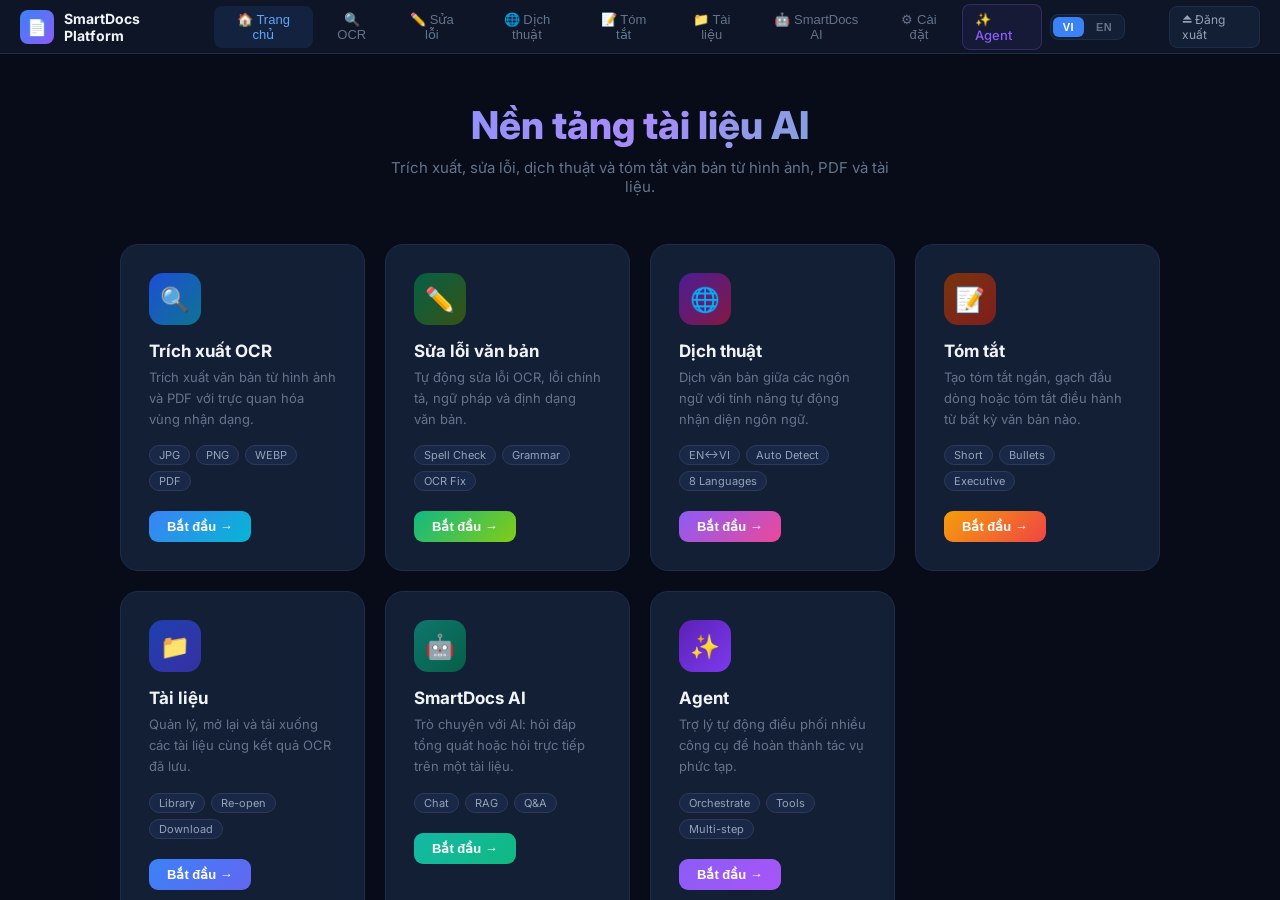
==== commit ce3589a6: "Add Settings UI: keyring-backed cloud keys, privacy controls, scope and run-lifecycle polish" ====
--- a/static/index.html
+++ b/static/index.html
@@ -25,6 +25,7 @@
   <button class="nav-link" data-view="summarize" data-i18n="nav_summarize">📝 Tóm tắt</button>
   <button class="nav-link" data-view="documents" data-i18n="nav_documents">📁 Tài liệu</button>
   <button class="nav-link" data-view="chat" id="nav-chat-btn">🤖 SmartDocs AI</button>
+  <button class="nav-link" data-view="settings" id="nav-settings-btn" data-i18n="nav_settings">⚙ Cài đặt</button>
   <!-- Agent workspace — separate page at /agent (additive; reached by real navigation, like Admin) -->
   <a id="nav-agent-link" href="/agent" style="display:inline-flex;align-items:center;gap:5px;
      padding:6px 12px;border-radius:8px;font-size:13px;font-weight:500;color:#8b5cf6;
@@ -629,6 +630,45 @@
         <button class="chat-send-btn" id="chat-send-btn" title="Gửi (Enter)">➤</button>
         <button class="btn btn-ghost btn-sm" id="chat-clear-btn" title="Xóa lịch sử" style="width:42px;height:42px;padding:0;border-radius:11px;font-size:16px">🗑</button>
       </div>
+    </div>
+  </div>
+</div>
+
+<!-- ══ SETTINGS ══════════════════════════════════════ -->
+<div id="view-settings" class="view v-hidden">
+  <div class="ws-panel" style="max-width:860px;margin:0 auto 18px">
+    <div class="panel-header">
+      <div class="panel-title" data-i18n="settings_privacy_title">🔒 Privacy — where AI processing happens</div>
+    </div>
+    <div class="panel-body">
+      <div id="settings-privacy-badge" class="engine-status-badge engine-status-checking"
+           role="status" aria-live="polite">
+        <span class="status-dot"></span><span id="settings-privacy-text" data-i18n="settings_loading">Loading…</span>
+      </div>
+      <p class="slbl" style="margin:10px 0 6px" data-i18n="settings_privacy_desc">
+        “Allow cloud processing” lets AI features send document text, retrieval
+        excerpts and prompts to a configured cloud provider. “Local only” keeps
+        everything on this machine (offline translation, local models).</p>
+      <div style="display:flex;gap:8px;align-items:center;margin-top:8px;flex-wrap:wrap">
+        <button id="settings-privacy-toggle" class="btn btn-primary" disabled
+                data-i18n="settings_loading">Loading…</button>
+        <span id="settings-privacy-note" class="slbl" aria-live="polite"></span>
+      </div>
+    </div>
+  </div>
+
+  <div class="ws-panel" style="max-width:860px;margin:0 auto">
+    <div class="panel-header">
+      <div class="panel-title" data-i18n="settings_keys_title">🔑 Cloud provider API keys</div>
+    </div>
+    <div class="panel-body">
+      <p class="slbl" style="margin:0 0 10px" data-i18n="settings_keys_desc">
+        Keys are stored in your operating system’s credential store (macOS
+        Keychain / Windows Credential Manager / Linux Secret Service) — never in
+        files or the database. Only the last 4 characters are ever shown.</p>
+      <div id="settings-keyring-warn" class="slbl" style="display:none;color:var(--warn);margin:0 0 10px"
+           role="alert"></div>
+      <div id="settings-providers"><!-- one row per provider, rendered by JS --></div>
     </div>
   </div>
 </div>
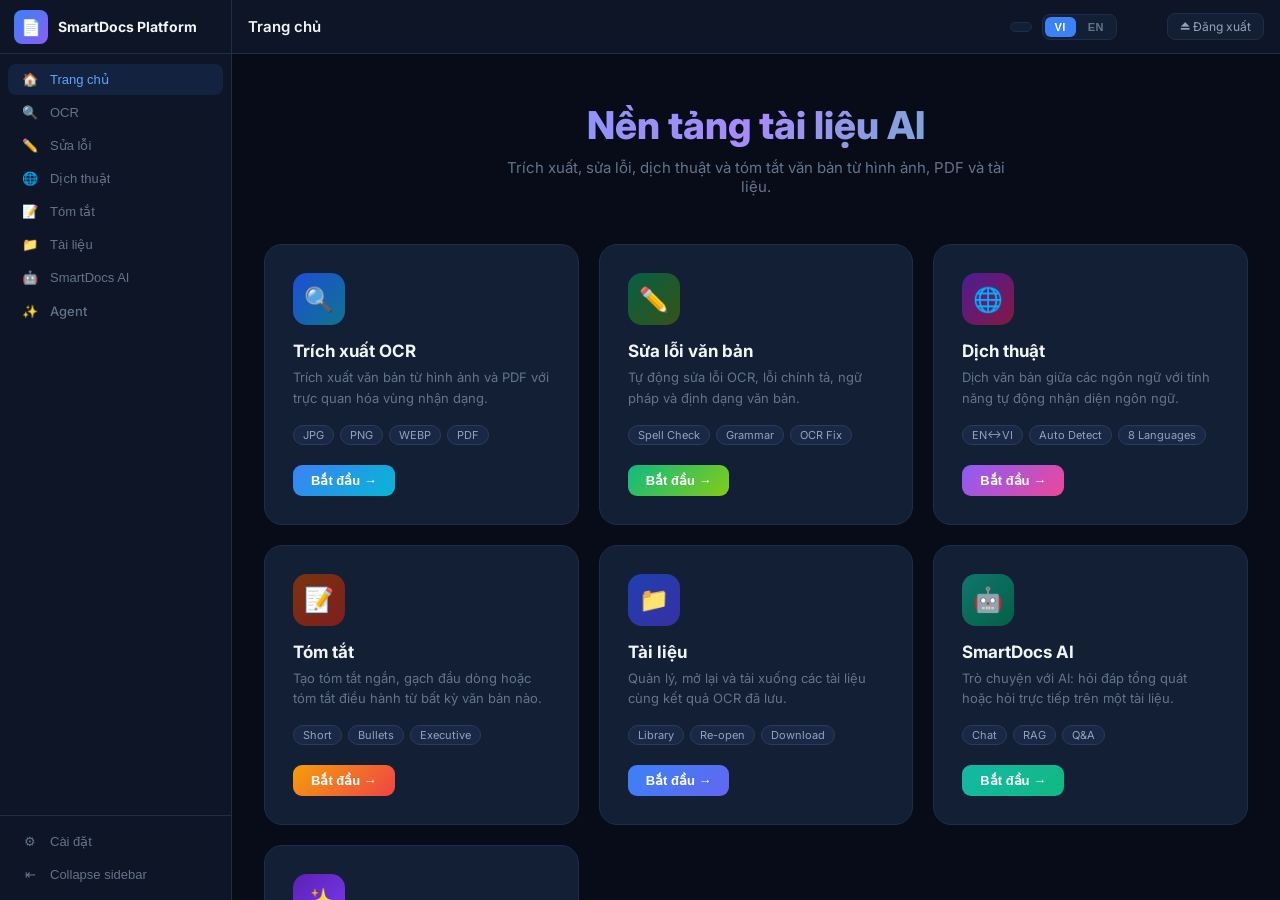
==== commit 20017989: "Adopt the shared sidebar navigation, minimal top bar, and Local-only state sync from DesktopApp UI p" ====
--- a/static/index.html
+++ b/static/index.html
@@ -4,39 +4,51 @@
   <meta charset="UTF-8"/><meta name="viewport" content="width=device-width,initial-scale=1"/>
   <title>SmartDocs Platform — AI</title>
   <meta name="description" content="Extract, correct, translate and summarize text from images and documents."/>
-  <link rel="stylesheet" href="/static/style.css?v=2026.06.19.1"/>
+  <link rel="stylesheet" href="/static/style.css?v=2026.07.05.2"/>
   <link rel="stylesheet" href="/static/chat.css"/>
   <link rel="stylesheet" href="/static/vendor/katex/katex.min.css"/>
-  <script src="/static/i18n.js?v=2026.06.19.2"></script>
+  <script src="/static/i18n.js?v=2026.07.05.2"></script>
 </head>
 <body>
 <div id="app">
 
-<!-- NAV -->
-<nav>
-  <a class="nav-logo" href="#" onclick="Router.goto('home');return false">
-    <div class="logo-icon">📄</div>
-    <span class="logo-text" data-i18n="app_name">SmartDocs Platform</span>
-  </a>
-  <button class="nav-link active" data-view="home" data-i18n="nav_home">🏠 Trang chủ</button>
-  <button class="nav-link" data-view="ocr" data-i18n="nav_ocr">🔍 OCR</button>
-  <button class="nav-link" data-view="correct" data-i18n="nav_correct">✏️ Sửa lỗi</button>
-  <button class="nav-link" data-view="translate" data-i18n="nav_translate">🌐 Dịch thuật</button>
-  <button class="nav-link" data-view="summarize" data-i18n="nav_summarize">📝 Tóm tắt</button>
-  <button class="nav-link" data-view="documents" data-i18n="nav_documents">📁 Tài liệu</button>
-  <button class="nav-link" data-view="chat" id="nav-chat-btn">🤖 SmartDocs AI</button>
-  <button class="nav-link" data-view="settings" id="nav-settings-btn" data-i18n="nav_settings">⚙ Cài đặt</button>
-  <!-- Agent workspace — separate page at /agent (additive; reached by real navigation, like Admin) -->
-  <a id="nav-agent-link" href="/agent" style="display:inline-flex;align-items:center;gap:5px;
-     padding:6px 12px;border-radius:8px;font-size:13px;font-weight:500;color:#8b5cf6;
-     text-decoration:none;background:rgba(139,92,246,.08);border:1px solid rgba(139,92,246,.25)"
-     title="Agent workspace">✨ Agent</a>
-  <!-- Admin panel link — shown only if role=admin by JS below -->
-  <a id="nav-admin-link" href="/admin/" style="display:none;align-items:center;gap:5px;
-     padding:6px 12px;border-radius:8px;font-size:13px;font-weight:500;color:#f59e0b;
-     text-decoration:none;background:rgba(245,158,11,.08);border:1px solid rgba(245,158,11,.2)"
-     title="Admin Panel">⚙️ Admin</a>
-  <div class="nav-spacer"></div>
+<!-- NAV: left sidebar (primary navigation) + minimal top bar -->
+<nav id="sidebar" aria-label="Primary">
+  <div class="sb-head">
+    <a class="nav-logo" href="#" onclick="Router.goto('home');return false" aria-label="SmartDocs — Home">
+      <div class="logo-icon" aria-hidden="true">📄</div>
+      <span class="logo-text sb-label" data-i18n="app_name">SmartDocs Platform</span>
+    </a>
+  </div>
+  <div class="sb-group sb-grow">
+    <button class="nav-link active" data-view="home"><span class="sb-icon" aria-hidden="true">🏠</span><span class="sb-label" data-i18n="sb_home">Trang chủ</span></button>
+    <button class="nav-link" data-view="ocr"><span class="sb-icon" aria-hidden="true">🔍</span><span class="sb-label" data-i18n="sb_ocr">OCR</span></button>
+    <button class="nav-link" data-view="correct"><span class="sb-icon" aria-hidden="true">✏️</span><span class="sb-label" data-i18n="sb_correct">Sửa lỗi</span></button>
+    <button class="nav-link" data-view="translate"><span class="sb-icon" aria-hidden="true">🌐</span><span class="sb-label" data-i18n="sb_translate">Dịch thuật</span></button>
+    <button class="nav-link" data-view="summarize"><span class="sb-icon" aria-hidden="true">📝</span><span class="sb-label" data-i18n="sb_summarize">Tóm tắt</span></button>
+    <button class="nav-link" data-view="documents"><span class="sb-icon" aria-hidden="true">📁</span><span class="sb-label" data-i18n="sb_documents">Tài liệu</span></button>
+    <button class="nav-link" data-view="chat" id="nav-chat-btn"><span class="sb-icon" aria-hidden="true">🤖</span><span class="sb-label" data-i18n="sb_chat">SmartDocs AI</span></button>
+    <!-- Agent workspace — separate page at /agent (real navigation, like Admin) -->
+    <a id="nav-agent-link" class="nav-link sb-agent" href="/agent"><span class="sb-icon" aria-hidden="true">✨</span><span class="sb-label" data-i18n="sb_agent">Agent</span></a>
+  </div>
+  <!-- Settings + Admin live in a separated bottom section -->
+  <div class="sb-group sb-bottom">
+    <button class="nav-link" data-view="settings" id="nav-settings-btn"><span class="sb-icon" aria-hidden="true">⚙</span><span class="sb-label" data-i18n="sb_settings">Cài đặt</span></button>
+    <!-- Admin panel link — shown only if role=admin by JS below -->
+    <a id="nav-admin-link" class="nav-link sb-admin" href="/admin/" style="display:none"><span class="sb-icon" aria-hidden="true">🛡</span><span class="sb-label" data-i18n="sb_admin">Quản trị</span></a>
+    <button id="sb-collapse" class="nav-link" aria-pressed="false" data-i18n-title="sidebar_collapse" title="Thu gọn thanh bên"><span class="sb-icon" aria-hidden="true">⇤</span><span class="sb-label" data-i18n="sidebar_collapse">Thu gọn thanh bên</span></button>
+  </div>
+</nav>
+<div id="sb-backdrop" hidden></div>
+
+<div id="main-col">
+<header id="topbar">
+  <button id="sb-open" aria-label="Mở điều hướng" data-i18n-aria-label="sidebar_open"
+          aria-controls="sidebar" aria-expanded="false"><span aria-hidden="true">☰</span></button>
+  <h1 id="topbar-title" data-i18n="sb_home">Trang chủ</h1>
+  <div class="tb-spacer"></div>
+  <!-- Processing-mode chip (🔒 Local only / ☁ Cloud) — synced with Settings -->
+  <button id="topbar-privacy" class="tb-chip" hidden></button>
   <!-- Language selector -->
   <div class="lang-switcher">
     <button class="lang-btn active" data-lang="vi" onclick="I18n.setLang('vi')">VI</button>
@@ -52,7 +64,7 @@
        onmouseover="this.style.borderColor='var(--danger)';this.style.color='var(--danger)'"
        onmouseout="this.style.borderColor='var(--border)';this.style.color='var(--muted2)'">⏏ Đăng xuất</a>
   </div>
-</nav>
+</header>
 <div id="progress-bar-wrap"><div id="progress-bar"></div></div>
 
 <div id="views">
@@ -674,6 +686,7 @@
 </div>
 
 </div><!-- /views -->
+</div><!-- /main-col -->
 </div><!-- /app -->
 
 <div id="box-tooltip"></div>
@@ -681,8 +694,10 @@
 
 <script src="/static/vendor/marked.min.js"></script>
 <script src="/static/vendor/katex/katex.min.js"></script>
+<script src="/static/privacy-ui.js?v=2026.07.05.1"></script>
+<script src="/static/sidebar.js?v=2026.07.05.1"></script>
 <script src="/static/ocr-canvas.js?v=2026.06.14.1"></script>
-<script src="/static/app.js?v=2026.06.19.2"></script>
+<script src="/static/app.js?v=2026.07.05.2"></script>
 <script src="/static/chat.js?v=2026.06.14.1"></script>
 <script>
 // Fetch current user and populate navbar; redirect to login if session expired
--- a/static/style.css
+++ b/static/style.css
@@ -49,31 +49,64 @@
         border-radius: 3px
 }
 
-/* ── Shell ─── */
+/* ── Shell: left sidebar + top bar ─── */
 #app {
+        display: flex;
+        flex-direction: row;
+        height: 100vh
+}
+
+#main-col {
+        flex: 1;
+        min-width: 0;
         display: flex;
         flex-direction: column;
         height: 100vh
 }
 
-nav {
+/* ── Sidebar (primary navigation) ─── */
+#sidebar {
         flex-shrink: 0;
-        display: flex;
-        align-items: center;
-        gap: 4px;
-        padding: 0 20px;
+        width: 232px;
+        display: flex;
+        flex-direction: column;
+        background: var(--surface);
+        border-right: 1px solid var(--border);
+        z-index: 200;
+        transition: width .15s ease
+}
+
+.sb-head {
+        display: flex;
+        align-items: center;
         height: 54px;
-        background: var(--surface);
+        padding: 0 14px;
         border-bottom: 1px solid var(--border);
-        z-index: 100
+        flex-shrink: 0
+}
+
+.sb-group {
+        display: flex;
+        flex-direction: column;
+        gap: 2px;
+        padding: 10px 8px
+}
+
+.sb-grow {
+        flex: 1;
+        overflow-y: auto
+}
+
+.sb-bottom {
+        border-top: 1px solid var(--border)
 }
 
 .nav-logo {
         display: flex;
         align-items: center;
         gap: 10px;
-        margin-right: 16px;
-        text-decoration: none
+        text-decoration: none;
+        min-width: 0
 }
 
 .logo-icon {
@@ -94,29 +127,149 @@
         color: var(--text)
 }
 
-.nav-link {
-        display: flex;
-        align-items: center;
-        gap: 6px;
-        padding: 6px 12px;
+#sidebar .nav-link {
+        display: flex;
+        align-items: center;
+        gap: 10px;
+        width: 100%;
+        padding: 8px 12px;
         border-radius: 8px;
         font-size: 13px;
         font-weight: 500;
         color: var(--muted);
         cursor: pointer;
-        transition: all .15s;
+        transition: background .15s, color .15s;
         border: none;
-        background: none
-}
-
-.nav-link:hover {
+        background: none;
+        text-decoration: none;
+        text-align: left
+}
+
+.sb-icon {
+        flex-shrink: 0;
+        width: 20px;
+        text-align: center
+}
+
+.sb-label {
+        white-space: nowrap;      /* labels never wrap */
+        overflow: hidden;
+        text-overflow: ellipsis
+}
+
+#sidebar .nav-link:hover {
         color: var(--text);
         background: var(--card)
 }
 
-.nav-link.active {
+#sidebar .nav-link.active {
         color: var(--accent2);
         background: rgba(59, 130, 246, .12)
+}
+
+#sidebar .nav-link:focus-visible,
+#topbar button:focus-visible,
+#topbar a:focus-visible {
+        outline: 2px solid var(--accent2);
+        outline-offset: 2px
+}
+
+.sb-agent { color: #8b5cf6 }
+.sb-admin { color: #f59e0b }
+
+/* collapsed: icons only (~68px), labels exposed via title/aria-label */
+#app.sb-collapsed #sidebar { width: 68px }
+#app.sb-collapsed .sb-label,
+#app.sb-collapsed .logo-text { display: none }
+#app.sb-collapsed #sidebar .nav-link { justify-content: center; padding: 8px 0 }
+#app.sb-collapsed .sb-head { justify-content: center; padding: 0 }
+
+/* ── Top bar ─── */
+#topbar {
+        flex-shrink: 0;
+        display: flex;
+        align-items: center;
+        gap: 10px;
+        padding: 0 16px;
+        height: 54px;
+        background: var(--surface);
+        border-bottom: 1px solid var(--border);
+        z-index: 100
+}
+
+#topbar-title {
+        font-size: 15px;
+        font-weight: 600;
+        margin: 0;
+        white-space: nowrap;
+        overflow: hidden;
+        text-overflow: ellipsis
+}
+
+.tb-spacer { flex: 1 }
+
+.tb-chip {
+        display: inline-flex;
+        align-items: center;
+        gap: 5px;
+        padding: 4px 10px;
+        border-radius: 20px;
+        font-size: 11.5px;
+        font-weight: 600;
+        background: var(--card);
+        border: 1px solid var(--border);
+        color: var(--muted2);
+        cursor: pointer;
+        text-decoration: none;
+        white-space: nowrap
+}
+
+.tb-chip.tb-chip-local {
+        color: #f59e0b;
+        border-color: rgba(245, 158, 11, .35);
+        background: rgba(245, 158, 11, .08)
+}
+
+#sb-open {
+        display: none;
+        border: 1px solid var(--border);
+        background: var(--card);
+        color: var(--text);
+        border-radius: 8px;
+        width: 34px;
+        height: 34px;
+        font-size: 15px;
+        cursor: pointer
+}
+
+#sb-backdrop {
+        display: none
+}
+
+/* ── Narrow windows: sidebar becomes an overlay drawer ─── */
+@media (max-width: 860px) {
+        #sidebar {
+                position: fixed;
+                inset: 0 auto 0 0;
+                width: 232px !important;
+                transform: translateX(-100%);
+                transition: transform .18s ease
+        }
+        #app.sb-drawer-open #sidebar { transform: translateX(0) }
+        /* the collapse preference doesn't apply in drawer mode */
+        #app.sb-collapsed .sb-label,
+        #app.sb-collapsed .logo-text { display: inline }
+        #app.sb-collapsed #sidebar .nav-link { justify-content: flex-start; padding: 8px 12px }
+        #sb-open { display: inline-flex; align-items: center; justify-content: center }
+        #sb-backdrop {
+                display: block;
+                position: fixed;
+                inset: 0;
+                background: rgba(0, 0, 0, .5);
+                z-index: 150
+        }
+        #sb-backdrop[hidden] { display: none }
+        #nav-user #nav-username { display: none }
 }
 
 .nav-spacer {
